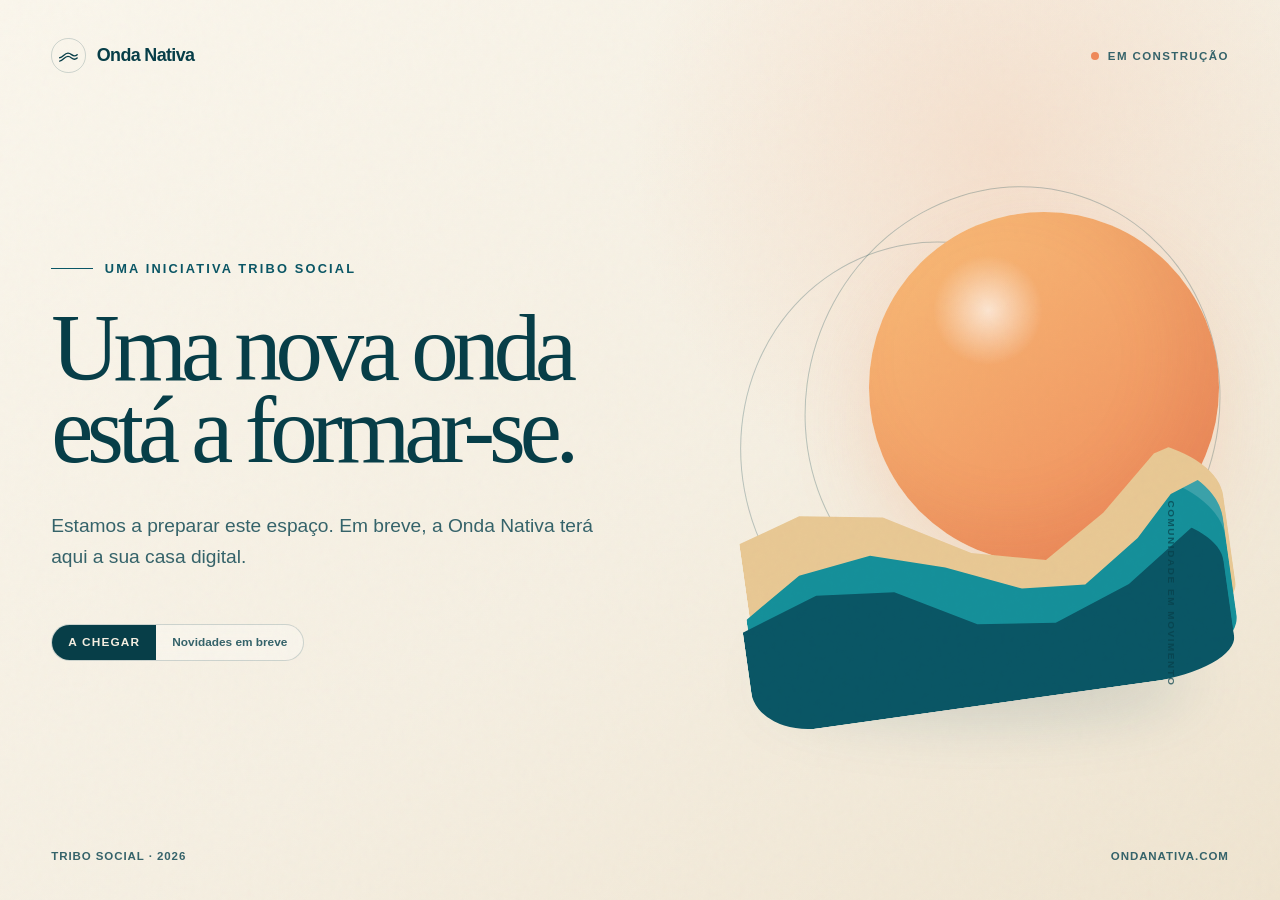
==== index.html @ 5943388b "Create Onda Nativa launch page" ====
<!doctype html>
<html lang="pt">
  <head>
    <meta charset="utf-8" />
    <meta name="viewport" content="width=device-width, initial-scale=1" />
    <meta name="theme-color" content="#0a4e59" />
    <meta
      name="description"
      content="A Onda Nativa está a preparar a sua casa digital. Uma iniciativa Tribo Social."
    />

    <meta property="og:type" content="website" />
    <meta property="og:locale" content="pt_PT" />
    <meta property="og:url" content="https://ondanativa.com/" />
    <meta property="og:site_name" content="Onda Nativa" />
    <meta property="og:title" content="Onda Nativa · Tribo Social" />
    <meta
      property="og:description"
      content="Uma nova onda está a formar-se. Em breve, a Onda Nativa terá aqui a sua casa digital."
    />
    <meta property="og:image" content="https://ondanativa.com/assets/og.png" />
    <meta property="og:image:width" content="1200" />
    <meta property="og:image:height" content="630" />
    <meta property="og:image:alt" content="Onda Nativa — Uma nova onda está a formar-se." />

    <meta name="twitter:card" content="summary_large_image" />
    <meta name="twitter:title" content="Onda Nativa · Tribo Social" />
    <meta
      name="twitter:description"
      content="Uma nova onda está a formar-se. Em breve, a Onda Nativa terá aqui a sua casa digital."
    />
    <meta name="twitter:image" content="https://ondanativa.com/assets/og.png" />

    <title>Onda Nativa · Tribo Social</title>
    <link rel="canonical" href="https://ondanativa.com/" />
    <link rel="icon" href="assets/favicon.svg" type="image/svg+xml" />
    <link rel="stylesheet" href="styles.css" />
  </head>

  <body>
    <a class="skip-link" href="#conteudo">Saltar para o conteúdo</a>

    <div class="site-shell">
      <header class="site-header" aria-label="Cabeçalho">
        <a class="brand" href="./" aria-label="Onda Nativa, página inicial">
          <span class="brand-mark" aria-hidden="true">
            <svg viewBox="0 0 48 48" role="img">
              <path d="M7 28.5c6.8 0 8.7-9 16.2-9 6 0 7.5 5.5 12.3 5.5 2.2 0 4-.9 5.5-2.4" />
              <path d="M7 35c6.8 0 8.7-9 16.2-9 6 0 7.5 5.5 12.3 5.5 2.2 0 4-.9 5.5-2.4" />
            </svg>
          </span>
          <span>Onda Nativa</span>
        </a>

        <span class="status">
          <span class="status-dot" aria-hidden="true"></span>
          Em construção
        </span>
      </header>

      <main id="conteudo" class="hero">
        <section class="hero-copy" aria-labelledby="titulo-principal">
          <p class="eyebrow">Uma iniciativa Tribo Social</p>
          <h1 id="titulo-principal">Uma nova onda<br />está a formar-se.</h1>
          <p class="intro">
            Estamos a preparar este espaço. Em breve, a Onda Nativa terá aqui a sua casa digital.
          </p>

          <div class="coming-soon" aria-label="Informação de lançamento">
            <span class="coming-soon-label">A chegar</span>
            <span class="coming-soon-text">Novidades em breve</span>
          </div>
        </section>

        <div class="hero-art" aria-hidden="true">
          <div class="sun"></div>
          <div class="wave wave-back"></div>
          <div class="wave wave-middle"></div>
          <div class="wave wave-front"></div>
          <span class="orbit orbit-one"></span>
          <span class="orbit orbit-two"></span>
          <p class="art-note">comunidade em movimento</p>
        </div>
      </main>

      <footer class="site-footer">
        <p>Tribo Social <span aria-hidden="true">·</span> 2026</p>
        <p>ondanativa.com</p>
      </footer>
    </div>
  </body>
</html>
---- styles.css ----
:root {
  color-scheme: light;
  --ink: #073e48;
  --ink-soft: #35636a;
  --cream: #f5efe2;
  --sand: #e8c894;
  --sun: #ef8a5a;
  --sea: #15909a;
  --sea-deep: #0a5665;
  --line: rgba(7, 62, 72, 0.18);
  --page-padding: clamp(1.25rem, 4vw, 4.5rem);
}

* {
  box-sizing: border-box;
}

html {
  min-width: 320px;
  background: var(--cream);
  scroll-behavior: smooth;
}

body {
  min-height: 100vh;
  min-height: 100svh;
  margin: 0;
  color: var(--ink);
  background:
    radial-gradient(circle at 78% 17%, rgba(239, 138, 90, 0.16), transparent 23rem),
    linear-gradient(145deg, #faf6ec 0%, var(--cream) 55%, #efe4d0 100%);
  font-family: Inter, ui-sans-serif, -apple-system, BlinkMacSystemFont, "Segoe UI", sans-serif;
  text-rendering: optimizeLegibility;
}

body::before {
  position: fixed;
  inset: 0;
  z-index: 2;
  pointer-events: none;
  content: "";
  opacity: 0.17;
  background-image: url("data:image/svg+xml,%3Csvg viewBox='0 0 160 160' xmlns='http://www.w3.org/2000/svg'%3E%3Cfilter id='n'%3E%3CfeTurbulence type='fractalNoise' baseFrequency='.88' numOctaves='3' stitchTiles='stitch'/%3E%3C/filter%3E%3Crect width='100%25' height='100%25' filter='url(%23n)' opacity='.16'/%3E%3C/svg%3E");
  mix-blend-mode: multiply;
}

a {
  color: inherit;
}

.skip-link {
  position: fixed;
  top: 0.75rem;
  left: 0.75rem;
  z-index: 20;
  padding: 0.65rem 0.9rem;
  border-radius: 999px;
  background: var(--ink);
  color: white;
  font-size: 0.875rem;
  transform: translateY(-180%);
  transition: transform 160ms ease;
}

.skip-link:focus {
  transform: translateY(0);
}

.site-shell {
  position: relative;
  z-index: 1;
  display: grid;
  grid-template-rows: auto 1fr auto;
  width: 100%;
  min-height: 100vh;
  min-height: 100svh;
  overflow: hidden;
}

.site-header,
.site-footer {
  display: flex;
  align-items: center;
  justify-content: space-between;
  gap: 1rem;
  padding-right: var(--page-padding);
  padding-left: var(--page-padding);
}

.site-header {
  padding-top: clamp(1.35rem, 3vw, 2.6rem);
  padding-bottom: 1rem;
  animation: rise-in 800ms 80ms both cubic-bezier(0.22, 1, 0.36, 1);
}

.brand {
  display: inline-flex;
  align-items: center;
  gap: 0.7rem;
  color: var(--ink);
  font-size: clamp(1rem, 1.4vw, 1.2rem);
  font-weight: 750;
  letter-spacing: -0.035em;
  text-decoration: none;
}

.brand-mark {
  display: grid;
  width: 2.15rem;
  height: 2.15rem;
  place-items: center;
  border: 1px solid var(--line);
  border-radius: 50%;
}

.brand-mark svg {
  width: 1.55rem;
  height: 1.55rem;
  fill: none;
  stroke: currentColor;
  stroke-linecap: round;
  stroke-width: 2.6;
}

.status {
  display: inline-flex;
  align-items: center;
  gap: 0.55rem;
  color: var(--ink-soft);
  font-size: 0.72rem;
  font-weight: 700;
  letter-spacing: 0.12em;
  text-transform: uppercase;
}

.status-dot {
  width: 0.5rem;
  height: 0.5rem;
  border-radius: 50%;
  background: var(--sun);
  box-shadow: 0 0 0 0 rgba(239, 138, 90, 0.38);
  animation: pulse 2.8s infinite;
}

.hero {
  display: grid;
  grid-template-columns: minmax(0, 1.08fr) minmax(19rem, 0.92fr);
  align-items: center;
  gap: clamp(2rem, 6vw, 7rem);
  width: min(100%, 100rem);
  margin: 0 auto;
  padding: clamp(2.5rem, 5vw, 5.5rem) var(--page-padding);
}

.hero-copy {
  position: relative;
  z-index: 3;
  max-width: 51rem;
}

.eyebrow {
  display: flex;
  align-items: center;
  gap: 0.75rem;
  margin: 0 0 clamp(1.3rem, 2.5vw, 2.2rem);
  color: var(--sea-deep);
  font-size: clamp(0.72rem, 1vw, 0.82rem);
  font-weight: 800;
  letter-spacing: 0.17em;
  text-transform: uppercase;
  animation: rise-in 850ms 220ms both cubic-bezier(0.22, 1, 0.36, 1);
}

.eyebrow::before {
  width: 2.6rem;
  height: 1px;
  content: "";
  background: currentColor;
}

h1 {
  max-width: 13ch;
  margin: 0;
  color: var(--ink);
  font-family: Iowan Old Style, Baskerville, "Times New Roman", serif;
  font-size: clamp(3.3rem, 7.4vw, 8rem);
  font-weight: 500;
  letter-spacing: -0.065em;
  line-height: 0.86;
  text-wrap: balance;
  animation: rise-in 950ms 300ms both cubic-bezier(0.22, 1, 0.36, 1);
}

.intro {
  max-width: 36rem;
  margin: clamp(1.8rem, 3vw, 2.7rem) 0 0;
  color: var(--ink-soft);
  font-size: clamp(1.02rem, 1.5vw, 1.28rem);
  line-height: 1.65;
  text-wrap: pretty;
  animation: rise-in 950ms 400ms both cubic-bezier(0.22, 1, 0.36, 1);
}

.coming-soon {
  display: inline-flex;
  align-items: stretch;
  margin-top: clamp(2rem, 4vw, 3.6rem);
  overflow: hidden;
  border: 1px solid var(--line);
  border-radius: 999px;
  background: rgba(255, 255, 255, 0.28);
  backdrop-filter: blur(12px);
  animation: rise-in 950ms 500ms both cubic-bezier(0.22, 1, 0.36, 1);
}

.coming-soon-label,
.coming-soon-text {
  padding: 0.72rem 1rem;
  font-size: 0.74rem;
  line-height: 1;
}

.coming-soon-label {
  background: var(--ink);
  color: var(--cream);
  font-weight: 800;
  letter-spacing: 0.1em;
  text-transform: uppercase;
}

.coming-soon-text {
  color: var(--ink-soft);
  font-weight: 650;
}

.hero-art {
  position: relative;
  width: min(38vw, 34rem);
  aspect-ratio: 0.88;
  justify-self: end;
  isolation: isolate;
  animation: art-in 1.25s 360ms both cubic-bezier(0.22, 1, 0.36, 1);
}

.hero-art::after {
  position: absolute;
  inset: auto 8% 4% 7%;
  z-index: -3;
  height: 13%;
  border-radius: 50%;
  content: "";
  background: rgba(7, 62, 72, 0.17);
  filter: blur(2rem);
}

.sun {
  position: absolute;
  top: 5%;
  right: 2%;
  width: 72%;
  aspect-ratio: 1;
  border-radius: 50%;
  background:
    radial-gradient(circle at 34% 28%, rgba(255, 255, 255, 0.68), transparent 16%),
    linear-gradient(145deg, #f8bd78, var(--sun));
  box-shadow:
    inset -2.3rem -2rem 4rem rgba(194, 74, 52, 0.14),
    0 2rem 5rem rgba(239, 138, 90, 0.2);
}

.wave {
  position: absolute;
  left: 0;
  width: 100%;
  border-radius: 54% 46% 18% 13% / 18% 42% 18% 24%;
  transform: rotate(-8deg);
  transform-origin: center;
}

.wave-back {
  top: 46%;
  height: 39%;
  background: var(--sand);
  clip-path: polygon(0 33%, 13% 24%, 30% 30%, 47% 52%, 62% 60%, 75% 42%, 87% 18%, 100% 10%, 100% 100%, 0 100%);
}

.wave-middle {
  top: 48%;
  height: 44%;
  background: var(--sea);
  clip-path: polygon(0 56%, 12% 41%, 27% 37%, 42% 46%, 57% 59%, 70% 61%, 82% 45%, 90% 29%, 100% 22%, 100% 100%, 0 100%);
  box-shadow: inset 0 1.2rem 0 rgba(255, 255, 255, 0.16);
}

.wave-front {
  top: 60%;
  height: 34%;
  background: var(--sea-deep);
  clip-path: polygon(0 44%, 16% 30%, 32% 34%, 48% 57%, 64% 62%, 80% 47%, 100% 12%, 100% 100%, 0 100%);
}

.orbit {
  position: absolute;
  border: 1px solid rgba(7, 62, 72, 0.25);
  border-radius: 50%;
}

.orbit-one {
  inset: 0 2% 20% 13%;
  z-index: -2;
  transform: rotate(18deg);
}

.orbit-two {
  inset: 10% 16% 11% 0;
  z-index: -2;
  transform: rotate(-21deg);
}

.art-note {
  position: absolute;
  right: -2.2rem;
  bottom: 25%;
  z-index: 4;
  margin: 0;
  color: rgba(7, 62, 72, 0.7);
  font-size: 0.62rem;
  font-weight: 750;
  letter-spacing: 0.16em;
  text-transform: uppercase;
  transform: rotate(90deg);
}

.site-footer {
  padding-top: 1rem;
  padding-bottom: clamp(1.4rem, 3vw, 2.5rem);
  color: var(--ink-soft);
  font-size: 0.72rem;
  font-weight: 650;
  letter-spacing: 0.08em;
  text-transform: uppercase;
  animation: rise-in 800ms 650ms both cubic-bezier(0.22, 1, 0.36, 1);
}

.site-footer p {
  margin: 0;
}

@keyframes rise-in {
  from {
    opacity: 0;
    transform: translateY(1rem);
  }
  to {
    opacity: 1;
    transform: translateY(0);
  }
}

@keyframes art-in {
  from {
    opacity: 0;
    transform: scale(0.93) rotate(2deg);
  }
  to {
    opacity: 1;
    transform: scale(1) rotate(0);
  }
}

@keyframes pulse {
  0%,
  100% {
    box-shadow: 0 0 0 0 rgba(239, 138, 90, 0.4);
  }
  50% {
    box-shadow: 0 0 0 0.4rem rgba(239, 138, 90, 0);
  }
}

@media (max-width: 800px) {
  .hero {
    grid-template-columns: 1fr;
    align-content: center;
    gap: 1.5rem;
    padding-top: 2rem;
    padding-bottom: 2rem;
  }

  h1 {
    max-width: 9ch;
    font-size: clamp(3.5rem, 15vw, 6.2rem);
  }

  .intro {
    max-width: 31rem;
  }

  .hero-art {
    position: absolute;
    right: -18%;
    bottom: 5%;
    z-index: -1;
    width: min(78vw, 28rem);
    opacity: 0.27;
  }

  .art-note {
    display: none;
  }
}

@media (max-width: 520px) {
  .status {
    font-size: 0;
  }

  .status-dot {
    width: 0.65rem;
    height: 0.65rem;
  }

  .hero {
    min-height: 68vh;
  }

  .eyebrow {
    letter-spacing: 0.12em;
  }

  .site-footer {
    align-items: flex-start;
    flex-direction: column;
    gap: 0.35rem;
  }
}

@media (prefers-reduced-motion: reduce) {
  *,
  *::before,
  *::after {
    scroll-behavior: auto !important;
    animation-duration: 0.01ms !important;
    animation-iteration-count: 1 !important;
  }
}
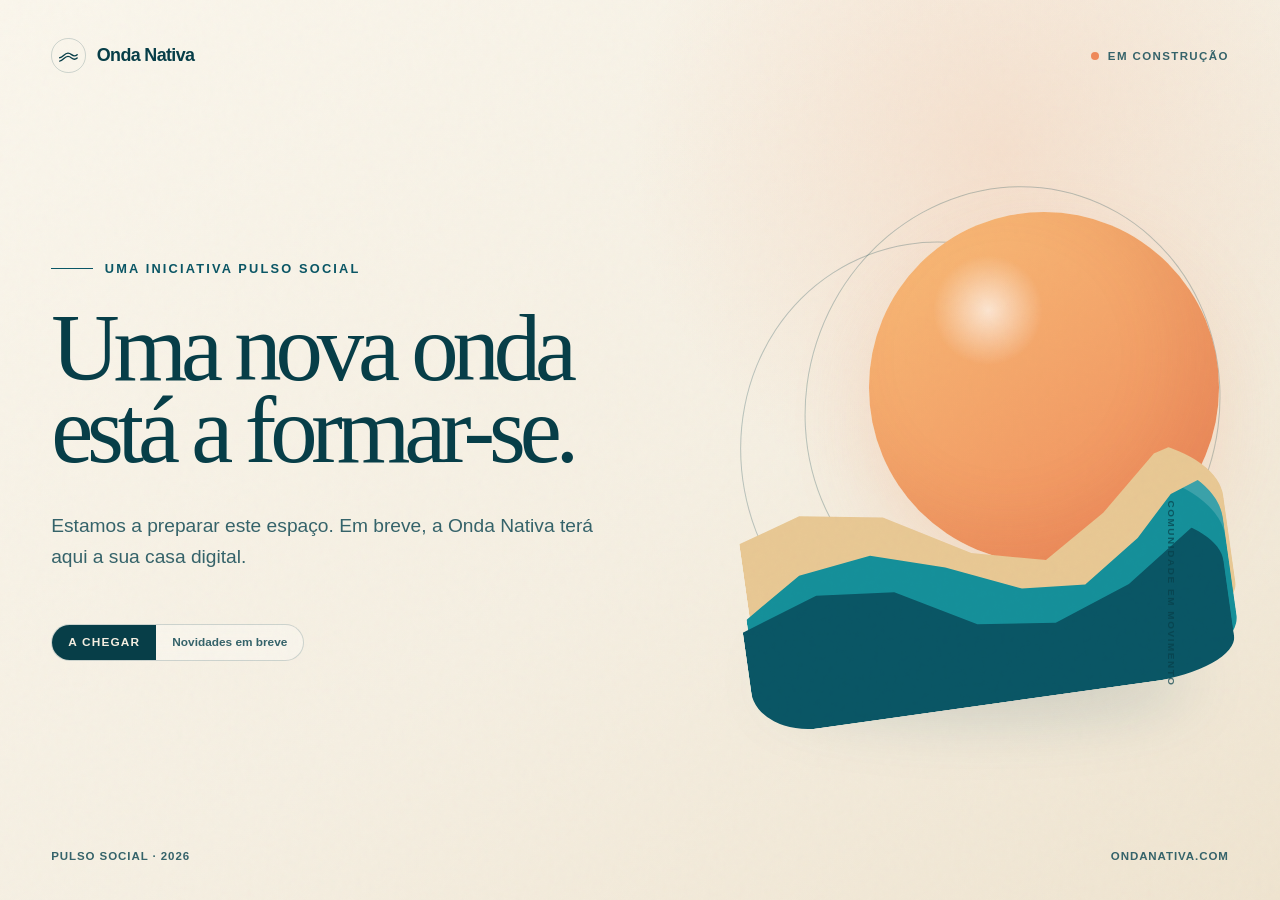
==== commit c1739f30: "Correct organization name to Pulso Social" ====
--- a/index.html
+++ b/index.html
@@ -6,14 +6,14 @@
     <meta name="theme-color" content="#0a4e59" />
     <meta
       name="description"
-      content="A Onda Nativa está a preparar a sua casa digital. Uma iniciativa Tribo Social."
+      content="A Onda Nativa está a preparar a sua casa digital. Uma iniciativa Pulso Social."
     />
 
     <meta property="og:type" content="website" />
     <meta property="og:locale" content="pt_PT" />
     <meta property="og:url" content="https://ondanativa.com/" />
     <meta property="og:site_name" content="Onda Nativa" />
-    <meta property="og:title" content="Onda Nativa · Tribo Social" />
+    <meta property="og:title" content="Onda Nativa · Pulso Social" />
     <meta
       property="og:description"
       content="Uma nova onda está a formar-se. Em breve, a Onda Nativa terá aqui a sua casa digital."
@@ -24,14 +24,14 @@
     <meta property="og:image:alt" content="Onda Nativa — Uma nova onda está a formar-se." />
 
     <meta name="twitter:card" content="summary_large_image" />
-    <meta name="twitter:title" content="Onda Nativa · Tribo Social" />
+    <meta name="twitter:title" content="Onda Nativa · Pulso Social" />
     <meta
       name="twitter:description"
       content="Uma nova onda está a formar-se. Em breve, a Onda Nativa terá aqui a sua casa digital."
     />
     <meta name="twitter:image" content="https://ondanativa.com/assets/og.png" />
 
-    <title>Onda Nativa · Tribo Social</title>
+    <title>Onda Nativa · Pulso Social</title>
     <link rel="canonical" href="https://ondanativa.com/" />
     <link rel="icon" href="assets/favicon.svg" type="image/svg+xml" />
     <link rel="stylesheet" href="styles.css" />
@@ -60,7 +60,7 @@
 
       <main id="conteudo" class="hero">
         <section class="hero-copy" aria-labelledby="titulo-principal">
-          <p class="eyebrow">Uma iniciativa Tribo Social</p>
+          <p class="eyebrow">Uma iniciativa Pulso Social</p>
           <h1 id="titulo-principal">Uma nova onda<br />está a formar-se.</h1>
           <p class="intro">
             Estamos a preparar este espaço. Em breve, a Onda Nativa terá aqui a sua casa digital.
@@ -84,7 +84,7 @@
       </main>
 
       <footer class="site-footer">
-        <p>Tribo Social <span aria-hidden="true">·</span> 2026</p>
+        <p>Pulso Social <span aria-hidden="true">·</span> 2026</p>
         <p>ondanativa.com</p>
       </footer>
     </div>
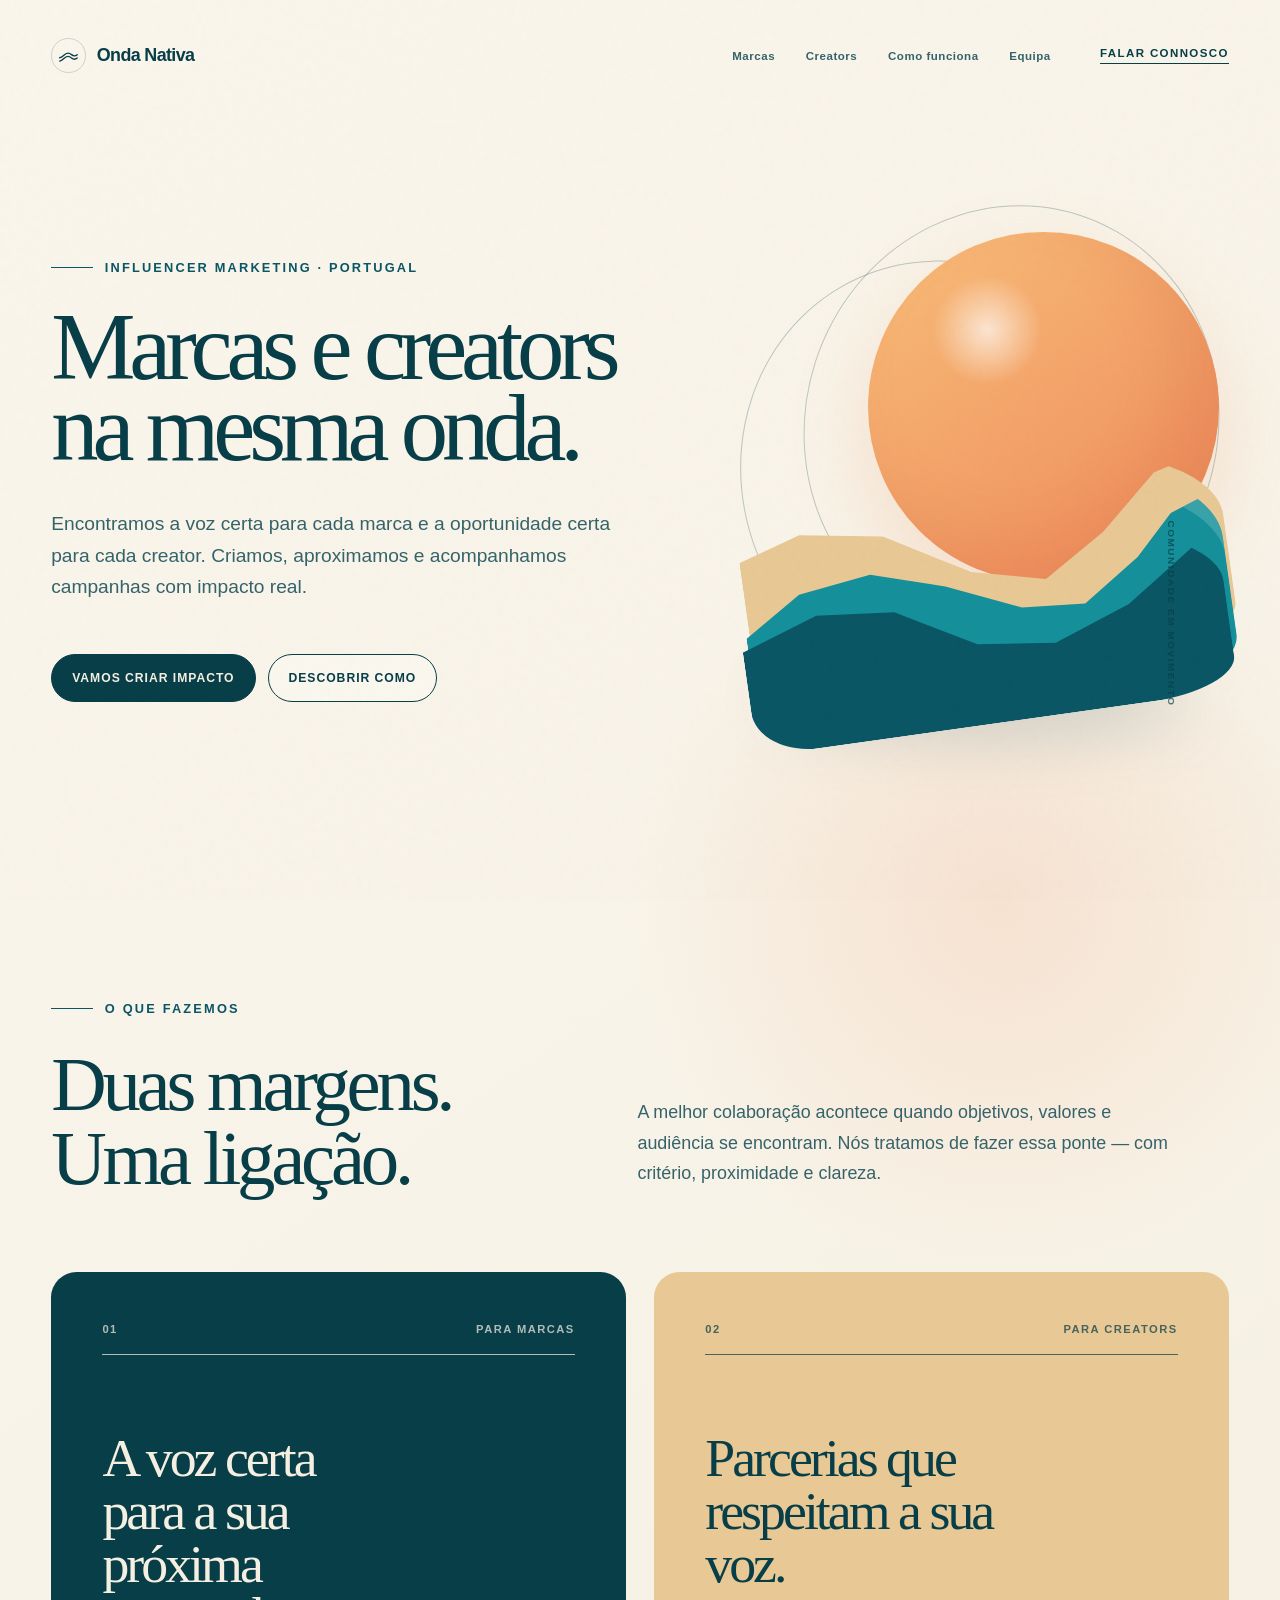
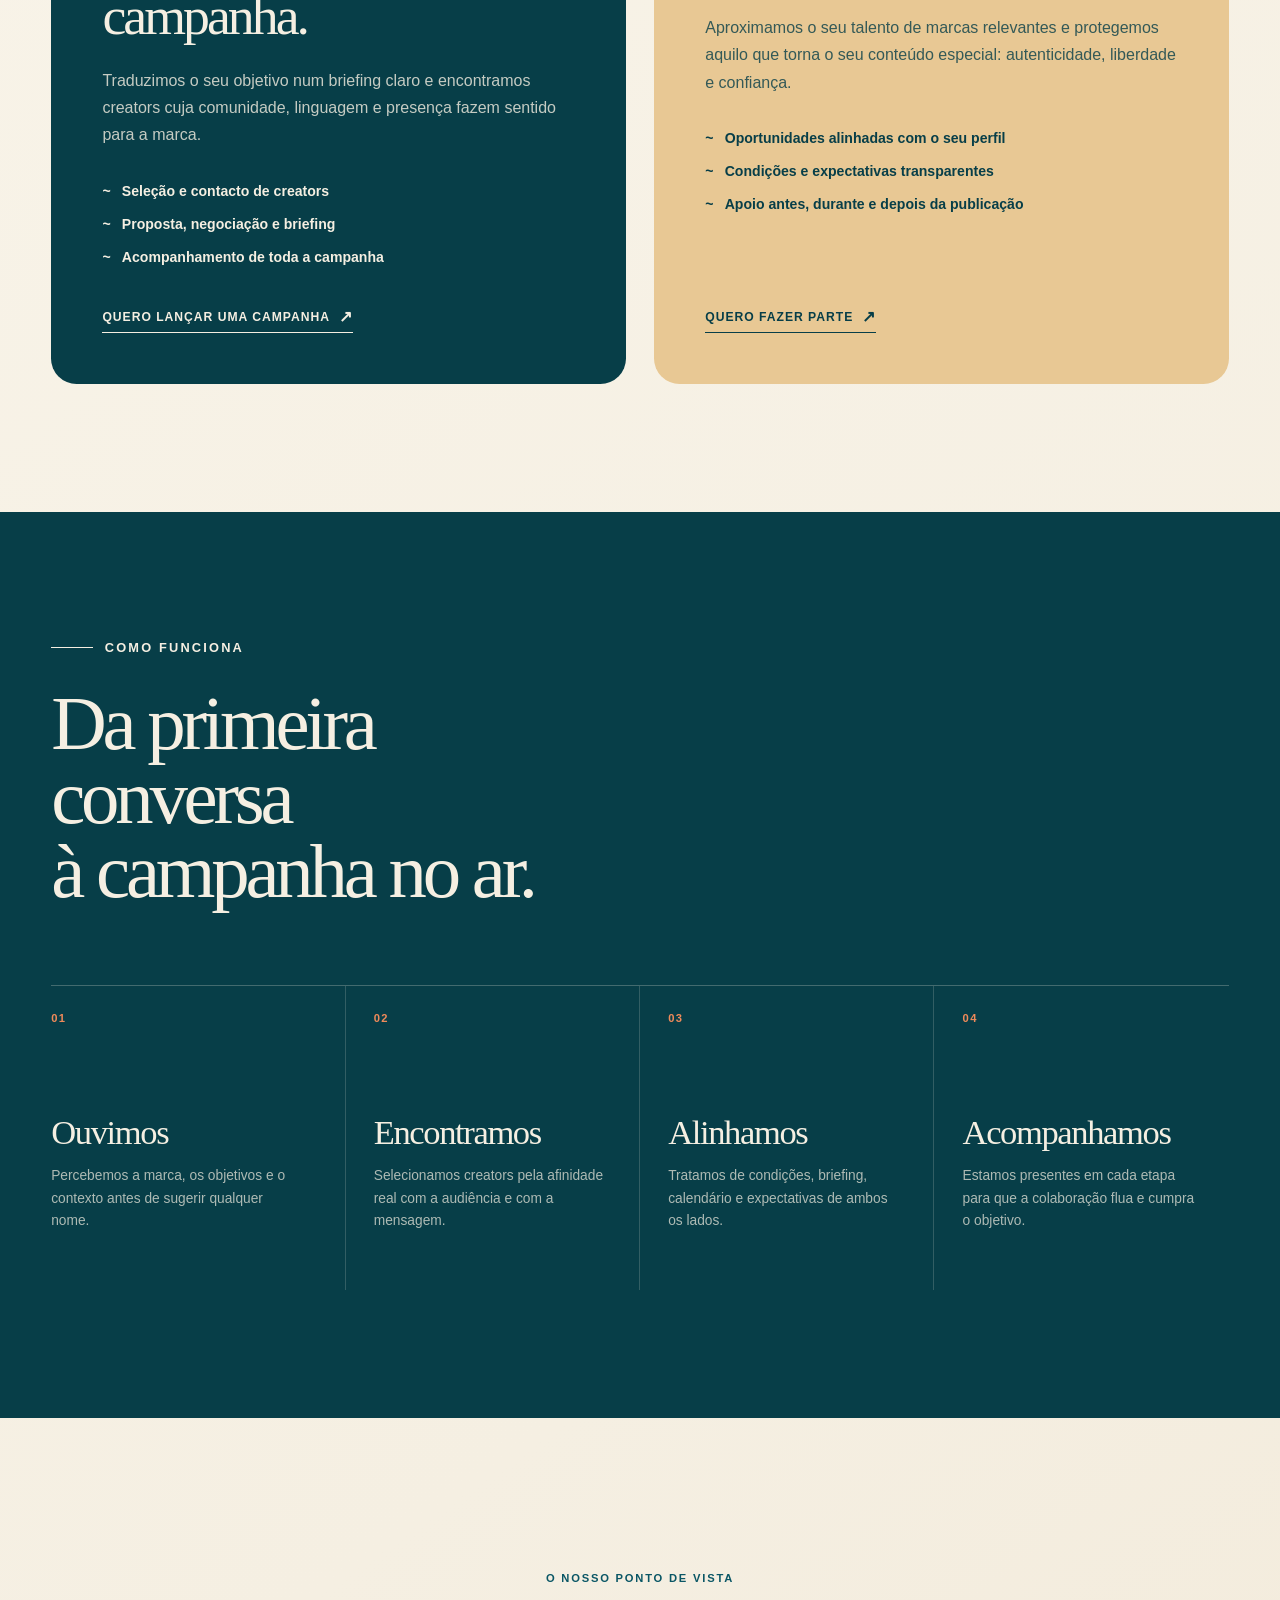
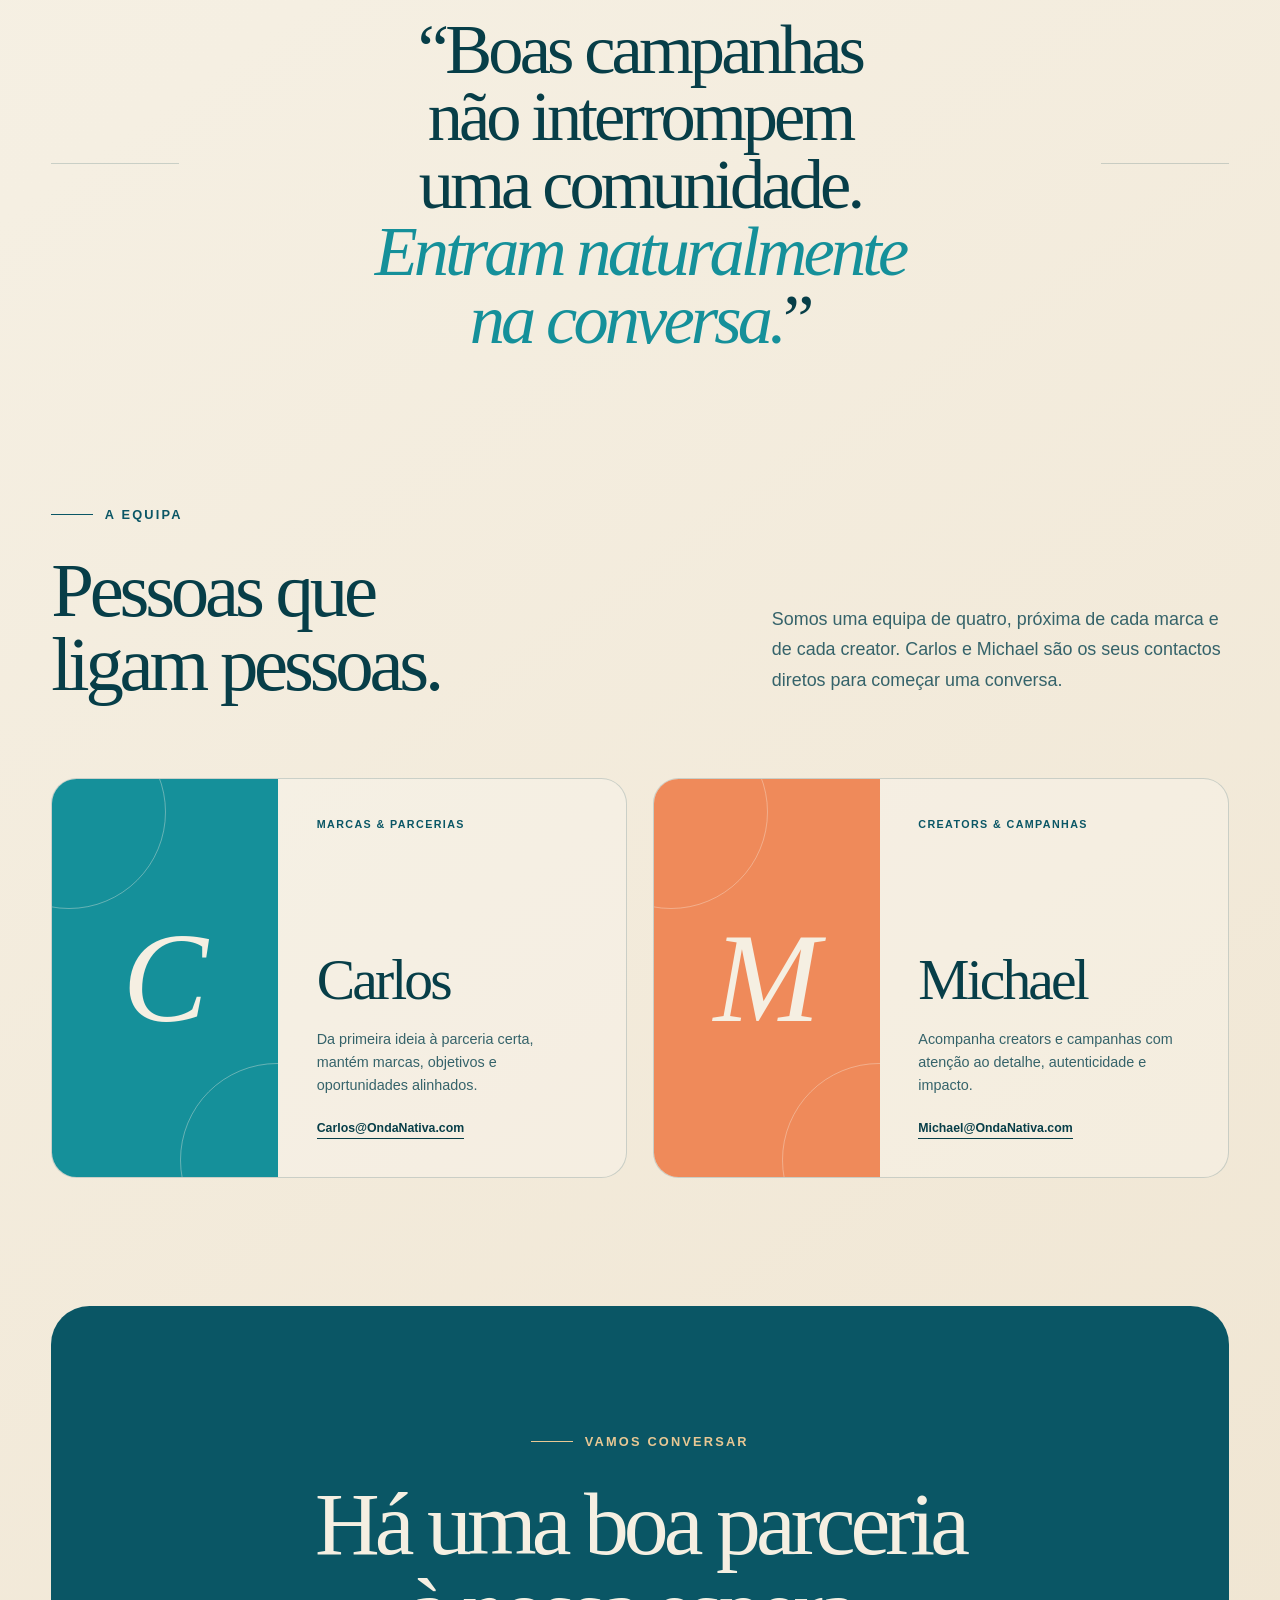
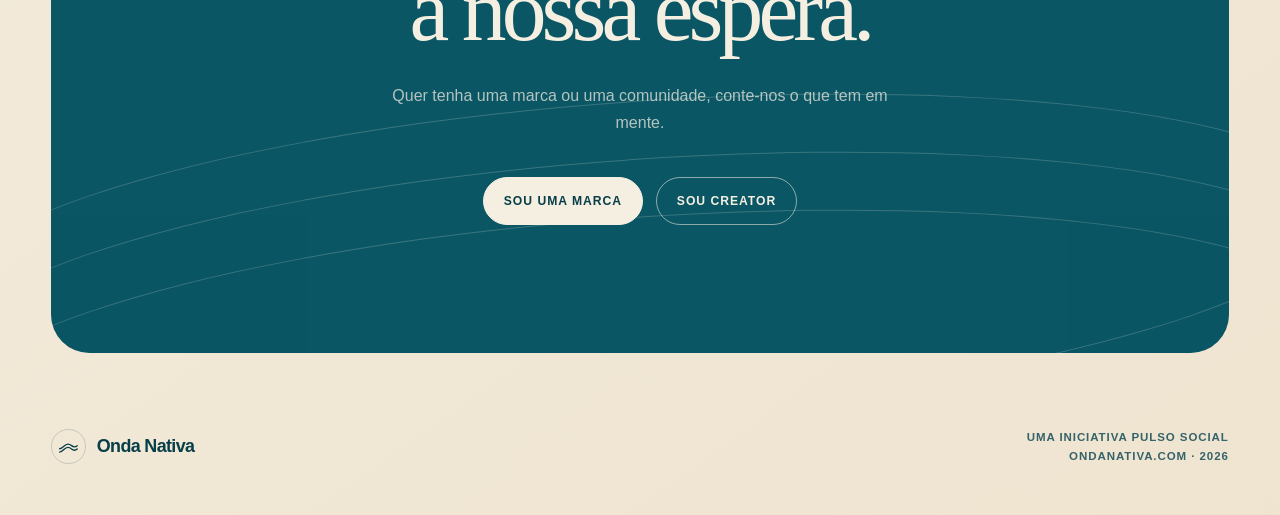
==== commit 904a6566: "Expand Onda Nativa agency website" ====
--- a/index.html
+++ b/index.html
@@ -6,17 +6,17 @@
     <meta name="theme-color" content="#0a4e59" />
     <meta
       name="description"
-      content="A Onda Nativa está a preparar a sua casa digital. Uma iniciativa Pulso Social."
+      content="A Onda Nativa liga marcas a creators e transforma boas parcerias em campanhas com impacto."
     />
 
     <meta property="og:type" content="website" />
     <meta property="og:locale" content="pt_PT" />
     <meta property="og:url" content="https://ondanativa.com/" />
     <meta property="og:site_name" content="Onda Nativa" />
-    <meta property="og:title" content="Onda Nativa · Pulso Social" />
+    <meta property="og:title" content="Onda Nativa · Marcas e creators na mesma onda" />
     <meta
       property="og:description"
-      content="Uma nova onda está a formar-se. Em breve, a Onda Nativa terá aqui a sua casa digital."
+      content="Ligamos marcas a creators e acompanhamos cada campanha do primeiro contacto ao resultado."
     />
     <meta property="og:image" content="https://ondanativa.com/assets/og.png" />
     <meta property="og:image:width" content="1200" />
@@ -24,10 +24,10 @@
     <meta property="og:image:alt" content="Onda Nativa — Uma nova onda está a formar-se." />
 
     <meta name="twitter:card" content="summary_large_image" />
-    <meta name="twitter:title" content="Onda Nativa · Pulso Social" />
+    <meta name="twitter:title" content="Onda Nativa · Marcas e creators na mesma onda" />
     <meta
       name="twitter:description"
-      content="Uma nova onda está a formar-se. Em breve, a Onda Nativa terá aqui a sua casa digital."
+      content="Ligamos marcas a creators e acompanhamos cada campanha do primeiro contacto ao resultado."
     />
     <meta name="twitter:image" content="https://ondanativa.com/assets/og.png" />
 
@@ -52,40 +52,200 @@
           <span>Onda Nativa</span>
         </a>
 
-        <span class="status">
-          <span class="status-dot" aria-hidden="true"></span>
-          Em construção
-        </span>
+        <nav class="site-nav" aria-label="Navegação principal">
+          <a href="#para-marcas">Marcas</a>
+          <a href="#para-creators">Creators</a>
+          <a href="#como-funciona">Como funciona</a>
+          <a href="#equipa">Equipa</a>
+        </nav>
+
+        <a class="header-contact" href="mailto:carlos@ondanativa.com">Falar connosco</a>
       </header>
 
-      <main id="conteudo" class="hero">
-        <section class="hero-copy" aria-labelledby="titulo-principal">
-          <p class="eyebrow">Uma iniciativa Pulso Social</p>
-          <h1 id="titulo-principal">Uma nova onda<br />está a formar-se.</h1>
-          <p class="intro">
-            Estamos a preparar este espaço. Em breve, a Onda Nativa terá aqui a sua casa digital.
-          </p>
-
-          <div class="coming-soon" aria-label="Informação de lançamento">
-            <span class="coming-soon-label">A chegar</span>
-            <span class="coming-soon-text">Novidades em breve</span>
-          </div>
-        </section>
-
-        <div class="hero-art" aria-hidden="true">
-          <div class="sun"></div>
-          <div class="wave wave-back"></div>
-          <div class="wave wave-middle"></div>
-          <div class="wave wave-front"></div>
-          <span class="orbit orbit-one"></span>
-          <span class="orbit orbit-two"></span>
-          <p class="art-note">comunidade em movimento</p>
+      <main id="conteudo">
+        <section class="hero" aria-labelledby="titulo-principal">
+          <div class="hero-copy">
+            <p class="eyebrow">Influencer marketing · Portugal</p>
+            <h1 id="titulo-principal">Marcas e creators<br />na mesma onda.</h1>
+            <p class="intro">
+              Encontramos a voz certa para cada marca e a oportunidade certa para cada creator.
+              Criamos, aproximamos e acompanhamos campanhas com impacto real.
+            </p>
+
+            <div class="hero-actions" aria-label="Começar uma conversa">
+              <a class="button button-primary" href="mailto:carlos@ondanativa.com?subject=Quero%20trabalhar%20com%20a%20Onda%20Nativa">Vamos criar impacto</a>
+              <a class="button button-secondary" href="#como-funciona">Descobrir como</a>
+            </div>
+          </div>
+
+          <div class="hero-art" aria-hidden="true">
+            <div class="sun"></div>
+            <div class="wave wave-back"></div>
+            <div class="wave wave-middle"></div>
+            <div class="wave wave-front"></div>
+            <span class="orbit orbit-one"></span>
+            <span class="orbit orbit-two"></span>
+            <p class="art-note">comunidade em movimento</p>
+          </div>
+        </section>
+
+        <section class="bridge-section page-section" aria-labelledby="ponte-titulo">
+          <div class="section-heading">
+            <p class="eyebrow">O que fazemos</p>
+            <h2 id="ponte-titulo">Duas margens.<br />Uma ligação.</h2>
+            <p>
+              A melhor colaboração acontece quando objetivos, valores e audiência se encontram.
+              Nós tratamos de fazer essa ponte — com critério, proximidade e clareza.
+            </p>
+          </div>
+
+          <div class="audience-grid">
+            <article class="audience-card audience-card-brand" id="para-marcas">
+              <div class="card-topline">
+                <span>01</span>
+                <span>Para marcas</span>
+              </div>
+              <h3>A voz certa para a sua próxima campanha.</h3>
+              <p>
+                Traduzimos o seu objetivo num briefing claro e encontramos creators cuja comunidade,
+                linguagem e presença fazem sentido para a marca.
+              </p>
+              <ul>
+                <li>Seleção e contacto de creators</li>
+                <li>Proposta, negociação e briefing</li>
+                <li>Acompanhamento de toda a campanha</li>
+              </ul>
+              <a class="text-link" href="mailto:carlos@ondanativa.com?subject=Sou%20uma%20marca%20e%20quero%20criar%20uma%20campanha">Quero lançar uma campanha <span aria-hidden="true">↗</span></a>
+            </article>
+
+            <article class="audience-card audience-card-creator" id="para-creators">
+              <div class="card-topline">
+                <span>02</span>
+                <span>Para creators</span>
+              </div>
+              <h3>Parcerias que respeitam a sua voz.</h3>
+              <p>
+                Aproximamos o seu talento de marcas relevantes e protegemos aquilo que torna o seu
+                conteúdo especial: autenticidade, liberdade e confiança.
+              </p>
+              <ul>
+                <li>Oportunidades alinhadas com o seu perfil</li>
+                <li>Condições e expectativas transparentes</li>
+                <li>Apoio antes, durante e depois da publicação</li>
+              </ul>
+              <a class="text-link" href="mailto:michael@ondanativa.com?subject=Sou%20creator%20e%20quero%20trabalhar%20com%20a%20Onda%20Nativa">Quero fazer parte <span aria-hidden="true">↗</span></a>
+            </article>
+          </div>
+        </section>
+
+        <section class="process-section page-section" id="como-funciona" aria-labelledby="processo-titulo">
+          <div class="section-heading section-heading-light">
+            <p class="eyebrow">Como funciona</p>
+            <h2 id="processo-titulo">Da primeira conversa<br />à campanha no ar.</h2>
+          </div>
+
+          <ol class="process-list">
+            <li>
+              <span class="process-number">01</span>
+              <div>
+                <h3>Ouvimos</h3>
+                <p>Percebemos a marca, os objetivos e o contexto antes de sugerir qualquer nome.</p>
+              </div>
+            </li>
+            <li>
+              <span class="process-number">02</span>
+              <div>
+                <h3>Encontramos</h3>
+                <p>Selecionamos creators pela afinidade real com a audiência e com a mensagem.</p>
+              </div>
+            </li>
+            <li>
+              <span class="process-number">03</span>
+              <div>
+                <h3>Alinhamos</h3>
+                <p>Tratamos de condições, briefing, calendário e expectativas de ambos os lados.</p>
+              </div>
+            </li>
+            <li>
+              <span class="process-number">04</span>
+              <div>
+                <h3>Acompanhamos</h3>
+                <p>Estamos presentes em cada etapa para que a colaboração flua e cumpra o objetivo.</p>
+              </div>
+            </li>
+          </ol>
+        </section>
+
+        <section class="belief-section page-section" aria-label="A nossa visão">
+          <p class="belief-kicker">O nosso ponto de vista</p>
+          <blockquote>
+            “Boas campanhas não interrompem uma comunidade. <em>Entram naturalmente na conversa.</em>”
+          </blockquote>
+        </section>
+
+        <section class="team-section page-section" id="equipa" aria-labelledby="equipa-titulo">
+          <div class="section-heading team-heading">
+            <div>
+              <p class="eyebrow">A equipa</p>
+              <h2 id="equipa-titulo">Pessoas que ligam pessoas.</h2>
+            </div>
+            <p>
+              Somos uma equipa de quatro, próxima de cada marca e de cada creator. Carlos e Michael
+              são os seus contactos diretos para começar uma conversa.
+            </p>
+          </div>
+
+          <div class="team-grid">
+            <article class="team-card">
+              <div class="member-symbol" aria-hidden="true"><span>C</span></div>
+              <div class="member-copy">
+                <p class="member-role">Marcas &amp; Parcerias</p>
+                <h3>Carlos</h3>
+                <p>Da primeira ideia à parceria certa, mantém marcas, objetivos e oportunidades alinhados.</p>
+                <a href="mailto:carlos@ondanativa.com">Carlos@OndaNativa.com</a>
+              </div>
+            </article>
+
+            <article class="team-card team-card-alt">
+              <div class="member-symbol" aria-hidden="true"><span>M</span></div>
+              <div class="member-copy">
+                <p class="member-role">Creators &amp; Campanhas</p>
+                <h3>Michael</h3>
+                <p>Acompanha creators e campanhas com atenção ao detalhe, autenticidade e impacto.</p>
+                <a href="mailto:michael@ondanativa.com">Michael@OndaNativa.com</a>
+              </div>
+            </article>
+          </div>
+        </section>
+
+        <section class="contact-section page-section" aria-labelledby="contacto-titulo">
+          <div class="contact-wave" aria-hidden="true">
+            <span></span><span></span><span></span>
+          </div>
+          <p class="eyebrow">Vamos conversar</p>
+          <h2 id="contacto-titulo">Há uma boa parceria<br />à nossa espera.</h2>
+          <p>Quer tenha uma marca ou uma comunidade, conte-nos o que tem em mente.</p>
+          <div class="contact-actions">
+            <a class="button button-cream" href="mailto:carlos@ondanativa.com?subject=Tenho%20uma%20marca%20e%20quero%20falar%20convosco">Sou uma marca</a>
+            <a class="button button-outline-light" href="mailto:michael@ondanativa.com?subject=Sou%20creator%20e%20quero%20falar%20convosco">Sou creator</a>
+          </div>
+        </section>
+      </main>
+
+      <footer class="site-footer">
+        <a class="brand footer-brand" href="./" aria-label="Onda Nativa, página inicial">
+          <span class="brand-mark" aria-hidden="true">
+            <svg viewBox="0 0 48 48" role="img">
+              <path d="M7 28.5c6.8 0 8.7-9 16.2-9 6 0 7.5 5.5 12.3 5.5 2.2 0 4-.9 5.5-2.4" />
+              <path d="M7 35c6.8 0 8.7-9 16.2-9 6 0 7.5 5.5 12.3 5.5 2.2 0 4-.9 5.5-2.4" />
+            </svg>
+          </span>
+          <span>Onda Nativa</span>
+        </a>
+        <div class="footer-meta">
+          <p>Uma iniciativa Pulso Social</p>
+          <p>ondanativa.com <span aria-hidden="true">·</span> 2026</p>
         </div>
-      </main>
-
-      <footer class="site-footer">
-        <p>Pulso Social <span aria-hidden="true">·</span> 2026</p>
-        <p>ondanativa.com</p>
       </footer>
     </div>
   </body>
--- a/styles.css
+++ b/styles.css
@@ -93,6 +93,27 @@
   animation: rise-in 800ms 80ms both cubic-bezier(0.22, 1, 0.36, 1);
 }
 
+.site-nav {
+  display: flex;
+  align-items: center;
+  gap: clamp(1rem, 2.4vw, 2.3rem);
+  margin-left: auto;
+  margin-right: clamp(1rem, 2.6vw, 2.6rem);
+}
+
+.site-nav a {
+  color: var(--ink-soft);
+  font-size: 0.72rem;
+  font-weight: 720;
+  letter-spacing: 0.045em;
+  text-decoration: none;
+  transition: color 160ms ease;
+}
+
+.site-nav a:hover {
+  color: var(--ink);
+}
+
 .brand {
   display: inline-flex;
   align-items: center;
@@ -122,7 +143,8 @@
   stroke-width: 2.6;
 }
 
-.status {
+.status,
+.header-contact {
   display: inline-flex;
   align-items: center;
   gap: 0.55rem;
@@ -133,6 +155,18 @@
   text-transform: uppercase;
 }
 
+.header-contact {
+  padding-bottom: 0.2rem;
+  border-bottom: 1px solid currentColor;
+  color: var(--ink);
+  text-decoration: none;
+  transition: color 160ms ease;
+}
+
+.header-contact:hover {
+  color: var(--sea);
+}
+
 .status-dot {
   width: 0.5rem;
   height: 0.5rem;
@@ -143,11 +177,13 @@
 }
 
 .hero {
+  position: relative;
   display: grid;
   grid-template-columns: minmax(0, 1.08fr) minmax(19rem, 0.92fr);
   align-items: center;
   gap: clamp(2rem, 6vw, 7rem);
   width: min(100%, 100rem);
+  min-height: min(49rem, calc(100svh - 7rem));
   margin: 0 auto;
   padding: clamp(2.5rem, 5vw, 5.5rem) var(--page-padding);
 }
@@ -201,7 +237,8 @@
   animation: rise-in 950ms 400ms both cubic-bezier(0.22, 1, 0.36, 1);
 }
 
-.coming-soon {
+.coming-soon,
+.hero-actions {
   display: inline-flex;
   align-items: stretch;
   margin-top: clamp(2rem, 4vw, 3.6rem);
@@ -211,6 +248,45 @@
   background: rgba(255, 255, 255, 0.28);
   backdrop-filter: blur(12px);
   animation: rise-in 950ms 500ms both cubic-bezier(0.22, 1, 0.36, 1);
+}
+
+.hero-actions {
+  gap: 0.75rem;
+  border: 0;
+  border-radius: 0;
+  background: transparent;
+  overflow: visible;
+  backdrop-filter: none;
+}
+
+.button {
+  display: inline-flex;
+  min-height: 3rem;
+  align-items: center;
+  justify-content: center;
+  padding: 0.85rem 1.25rem;
+  border: 1px solid var(--ink);
+  border-radius: 999px;
+  font-size: 0.76rem;
+  font-weight: 800;
+  letter-spacing: 0.08em;
+  text-decoration: none;
+  text-transform: uppercase;
+  transition: transform 180ms ease, background-color 180ms ease, color 180ms ease;
+}
+
+.button:hover {
+  transform: translateY(-2px);
+}
+
+.button-primary {
+  background: var(--ink);
+  color: var(--cream);
+}
+
+.button-secondary {
+  background: rgba(255, 255, 255, 0.25);
+  color: var(--ink);
 }
 
 .coming-soon-label,
@@ -346,6 +422,481 @@
   margin: 0;
 }
 
+.page-section {
+  width: min(100%, 100rem);
+  margin: 0 auto;
+  padding: clamp(6rem, 10vw, 10rem) var(--page-padding);
+}
+
+.section-heading {
+  display: grid;
+  grid-template-columns: minmax(15rem, 0.9fr) minmax(18rem, 1.1fr);
+  column-gap: clamp(3rem, 8vw, 9rem);
+  align-items: end;
+  margin-bottom: clamp(3rem, 6vw, 6rem);
+}
+
+.section-heading .eyebrow {
+  grid-column: 1 / -1;
+  animation: none;
+}
+
+.section-heading h2,
+.belief-section blockquote,
+.contact-section h2 {
+  margin: 0;
+  font-family: Iowan Old Style, Baskerville, "Times New Roman", serif;
+  font-weight: 500;
+  letter-spacing: -0.055em;
+  line-height: 0.96;
+  text-wrap: balance;
+}
+
+.section-heading h2 {
+  color: var(--ink);
+  font-size: clamp(3rem, 6vw, 6.5rem);
+}
+
+.section-heading > p:not(.eyebrow),
+.team-heading > p {
+  max-width: 34rem;
+  margin: 0 0 0.4rem;
+  color: var(--ink-soft);
+  font-size: clamp(1rem, 1.4vw, 1.2rem);
+  line-height: 1.7;
+  text-wrap: pretty;
+}
+
+.audience-grid {
+  display: grid;
+  grid-template-columns: repeat(2, minmax(0, 1fr));
+  gap: clamp(1rem, 2.2vw, 2rem);
+}
+
+.audience-card {
+  display: flex;
+  min-height: 36rem;
+  flex-direction: column;
+  padding: clamp(2rem, 4vw, 4.2rem);
+  border-radius: clamp(1.25rem, 2vw, 2.2rem);
+}
+
+.audience-card-brand {
+  background: var(--ink);
+  color: var(--cream);
+}
+
+.audience-card-creator {
+  background: var(--sand);
+  color: var(--ink);
+}
+
+.card-topline {
+  display: flex;
+  justify-content: space-between;
+  padding-bottom: 1.2rem;
+  border-bottom: 1px solid currentColor;
+  font-size: 0.7rem;
+  font-weight: 800;
+  letter-spacing: 0.13em;
+  opacity: 0.72;
+  text-transform: uppercase;
+}
+
+.audience-card h3 {
+  max-width: 11ch;
+  margin: clamp(3rem, 6vw, 5.5rem) 0 1.5rem;
+  font-family: Iowan Old Style, Baskerville, "Times New Roman", serif;
+  font-size: clamp(2.35rem, 4.2vw, 4.5rem);
+  font-weight: 500;
+  letter-spacing: -0.055em;
+  line-height: 0.98;
+}
+
+.audience-card > p {
+  max-width: 33rem;
+  margin: 0;
+  font-size: 1rem;
+  line-height: 1.7;
+  opacity: 0.8;
+}
+
+.audience-card ul {
+  display: grid;
+  gap: 0.8rem;
+  margin: 2rem 0 2.5rem;
+  padding: 0;
+  list-style: none;
+}
+
+.audience-card li {
+  display: flex;
+  gap: 0.7rem;
+  align-items: flex-start;
+  font-size: 0.88rem;
+  font-weight: 680;
+  line-height: 1.45;
+}
+
+.audience-card li::before {
+  content: "~";
+  font-weight: 800;
+}
+
+.text-link {
+  display: inline-flex;
+  align-items: center;
+  align-self: flex-start;
+  gap: 0.55rem;
+  margin-top: auto;
+  padding-bottom: 0.35rem;
+  border-bottom: 1px solid currentColor;
+  font-size: 0.76rem;
+  font-weight: 800;
+  letter-spacing: 0.08em;
+  text-decoration: none;
+  text-transform: uppercase;
+}
+
+.text-link span {
+  font-size: 1rem;
+  transition: transform 160ms ease;
+}
+
+.text-link:hover span {
+  transform: translate(0.16rem, -0.16rem);
+}
+
+.process-section {
+  width: 100%;
+  max-width: none;
+  background: var(--ink);
+  color: var(--cream);
+}
+
+.process-section > * {
+  width: min(100%, calc(100rem - (2 * var(--page-padding))));
+  margin-right: auto;
+  margin-left: auto;
+}
+
+.section-heading-light h2,
+.section-heading-light .eyebrow {
+  color: var(--cream);
+}
+
+.process-list {
+  display: grid;
+  grid-template-columns: repeat(4, minmax(0, 1fr));
+  margin-top: clamp(3rem, 6vw, 6rem);
+  margin-bottom: 0;
+  padding: 0;
+  border-top: 1px solid rgba(245, 239, 226, 0.25);
+  list-style: none;
+}
+
+.process-list li {
+  min-height: 19rem;
+  padding: 1.6rem clamp(1rem, 2.2vw, 2rem) 1rem 0;
+  border-right: 1px solid rgba(245, 239, 226, 0.18);
+}
+
+.process-list li + li {
+  padding-left: clamp(1rem, 2.2vw, 2rem);
+}
+
+.process-list li:last-child {
+  border-right: 0;
+}
+
+.process-number {
+  display: block;
+  color: var(--sun);
+  font-size: 0.7rem;
+  font-weight: 800;
+  letter-spacing: 0.12em;
+}
+
+.process-list h3 {
+  margin: clamp(4rem, 7vw, 7rem) 0 0.8rem;
+  font-family: Iowan Old Style, Baskerville, "Times New Roman", serif;
+  font-size: clamp(1.8rem, 2.7vw, 2.8rem);
+  font-weight: 500;
+  letter-spacing: -0.04em;
+}
+
+.process-list p {
+  max-width: 15rem;
+  margin: 0;
+  color: rgba(245, 239, 226, 0.7);
+  font-size: 0.86rem;
+  line-height: 1.65;
+}
+
+.belief-section {
+  position: relative;
+  padding-top: clamp(7rem, 12vw, 13rem);
+  padding-bottom: clamp(7rem, 12vw, 13rem);
+  text-align: center;
+}
+
+.belief-section::before,
+.belief-section::after {
+  position: absolute;
+  top: 50%;
+  width: clamp(3rem, 10vw, 10rem);
+  height: 1px;
+  content: "";
+  background: var(--line);
+}
+
+.belief-section::before {
+  left: var(--page-padding);
+}
+
+.belief-section::after {
+  right: var(--page-padding);
+}
+
+.belief-kicker {
+  margin: 0 0 2rem;
+  color: var(--sea-deep);
+  font-size: 0.7rem;
+  font-weight: 800;
+  letter-spacing: 0.16em;
+  text-transform: uppercase;
+}
+
+.belief-section blockquote {
+  max-width: 19ch;
+  margin: 0 auto;
+  color: var(--ink);
+  font-size: clamp(2.8rem, 5.5vw, 5.8rem);
+}
+
+.belief-section em {
+  color: var(--sea);
+  font-weight: 500;
+}
+
+.team-section {
+  padding-top: 0;
+}
+
+.team-heading {
+  grid-template-columns: minmax(18rem, 1.15fr) minmax(18rem, 0.85fr);
+}
+
+.team-heading .eyebrow {
+  grid-column: auto;
+}
+
+.team-heading > div .eyebrow {
+  animation: none;
+}
+
+.team-grid {
+  display: grid;
+  grid-template-columns: repeat(2, minmax(0, 1fr));
+  gap: clamp(1rem, 2vw, 1.8rem);
+}
+
+.team-card {
+  display: grid;
+  grid-template-columns: minmax(9rem, 0.65fr) minmax(15rem, 1fr);
+  min-height: 25rem;
+  overflow: hidden;
+  border: 1px solid var(--line);
+  border-radius: clamp(1.25rem, 2vw, 2rem);
+  background: rgba(255, 255, 255, 0.22);
+}
+
+.member-symbol {
+  position: relative;
+  display: grid;
+  min-height: 100%;
+  overflow: hidden;
+  place-items: center;
+  background: var(--sea);
+  color: var(--cream);
+}
+
+.team-card-alt .member-symbol {
+  background: var(--sun);
+}
+
+.member-symbol::before,
+.member-symbol::after {
+  position: absolute;
+  width: 12rem;
+  height: 12rem;
+  border: 1px solid rgba(245, 239, 226, 0.36);
+  border-radius: 50%;
+  content: "";
+}
+
+.member-symbol::before {
+  top: -4rem;
+  left: -5rem;
+}
+
+.member-symbol::after {
+  right: -6rem;
+  bottom: -5rem;
+}
+
+.member-symbol span {
+  font-family: Iowan Old Style, Baskerville, "Times New Roman", serif;
+  font-size: clamp(5rem, 10vw, 9rem);
+  font-style: italic;
+  line-height: 1;
+}
+
+.member-copy {
+  display: flex;
+  flex-direction: column;
+  padding: clamp(2rem, 3vw, 3.2rem);
+}
+
+.member-role {
+  margin: 0;
+  color: var(--sea-deep);
+  font-size: 0.67rem;
+  font-weight: 800;
+  letter-spacing: 0.13em;
+  text-transform: uppercase;
+}
+
+.member-copy h3 {
+  margin: auto 0 1rem;
+  font-family: Iowan Old Style, Baskerville, "Times New Roman", serif;
+  font-size: clamp(2.7rem, 4.5vw, 4.4rem);
+  font-weight: 500;
+  letter-spacing: -0.05em;
+}
+
+.member-copy > p:not(.member-role) {
+  margin: 0 0 1.5rem;
+  color: var(--ink-soft);
+  font-size: 0.9rem;
+  line-height: 1.6;
+}
+
+.member-copy a {
+  align-self: flex-start;
+  padding-bottom: 0.2rem;
+  border-bottom: 1px solid currentColor;
+  color: var(--ink);
+  font-size: 0.77rem;
+  font-weight: 750;
+  text-decoration: none;
+}
+
+.contact-section {
+  position: relative;
+  width: calc(100% - (2 * var(--page-padding)));
+  max-width: calc(100rem - (2 * var(--page-padding)));
+  overflow: hidden;
+  border-radius: clamp(1.5rem, 3vw, 3rem);
+  background: var(--sea-deep);
+  color: var(--cream);
+  text-align: center;
+}
+
+.contact-section .eyebrow {
+  justify-content: center;
+  color: var(--sand);
+  animation: none;
+}
+
+.contact-section h2 {
+  position: relative;
+  z-index: 2;
+  color: var(--cream);
+  font-size: clamp(3.4rem, 7vw, 7rem);
+}
+
+.contact-section > p:not(.eyebrow) {
+  position: relative;
+  z-index: 2;
+  max-width: 33rem;
+  margin: 1.8rem auto 0;
+  color: rgba(245, 239, 226, 0.72);
+  font-size: 1rem;
+  line-height: 1.7;
+}
+
+.contact-actions {
+  position: relative;
+  z-index: 2;
+  display: flex;
+  justify-content: center;
+  gap: 0.8rem;
+  margin-top: 2.5rem;
+}
+
+.button-cream {
+  border-color: var(--cream);
+  background: var(--cream);
+  color: var(--ink);
+}
+
+.button-outline-light {
+  border-color: rgba(245, 239, 226, 0.55);
+  color: var(--cream);
+}
+
+.contact-wave {
+  position: absolute;
+  inset: 0;
+  opacity: 0.2;
+}
+
+.contact-wave span {
+  position: absolute;
+  left: -10%;
+  width: 120%;
+  height: 48%;
+  border: 1px solid var(--cream);
+  border-radius: 50%;
+  transform: rotate(-4deg);
+}
+
+.contact-wave span:nth-child(1) {
+  bottom: -27%;
+}
+
+.contact-wave span:nth-child(2) {
+  bottom: -18%;
+}
+
+.contact-wave span:nth-child(3) {
+  bottom: -9%;
+}
+
+.site-footer {
+  width: min(100%, 100rem);
+  margin: 0 auto;
+  padding-top: clamp(3rem, 6vw, 6rem);
+  padding-bottom: clamp(2rem, 4vw, 4rem);
+  animation: none;
+}
+
+.footer-brand {
+  text-transform: none;
+}
+
+.footer-meta {
+  display: grid;
+  gap: 0.45rem;
+  justify-items: end;
+}
+
+a:focus-visible {
+  outline: 3px solid var(--sun);
+  outline-offset: 4px;
+}
+
 @keyframes rise-in {
   from {
     opacity: 0;
@@ -375,6 +926,32 @@
   }
   50% {
     box-shadow: 0 0 0 0.4rem rgba(239, 138, 90, 0);
+  }
+}
+
+@media (max-width: 980px) {
+  .site-nav {
+    display: none;
+  }
+
+  .process-list {
+    grid-template-columns: repeat(2, minmax(0, 1fr));
+  }
+
+  .process-list li:nth-child(2) {
+    border-right: 0;
+  }
+
+  .process-list li:nth-child(n + 3) {
+    border-top: 1px solid rgba(245, 239, 226, 0.18);
+  }
+
+  .team-card {
+    grid-template-columns: 1fr;
+  }
+
+  .member-symbol {
+    min-height: 14rem;
   }
 }
 
@@ -408,6 +985,34 @@
   .art-note {
     display: none;
   }
+
+  .section-heading,
+  .team-heading {
+    grid-template-columns: 1fr;
+    gap: 1.7rem;
+  }
+
+  .section-heading .eyebrow {
+    grid-column: auto;
+  }
+
+  .audience-grid,
+  .team-grid {
+    grid-template-columns: 1fr;
+  }
+
+  .audience-card {
+    min-height: 32rem;
+  }
+
+  .belief-section::before,
+  .belief-section::after {
+    display: none;
+  }
+
+  .contact-section {
+    width: calc(100% - (2 * var(--page-padding)));
+  }
 }
 
 @media (max-width: 520px) {
@@ -432,6 +1037,49 @@
     align-items: flex-start;
     flex-direction: column;
     gap: 0.35rem;
+  }
+
+  .header-contact {
+    font-size: 0.65rem;
+  }
+
+  .hero-actions,
+  .contact-actions {
+    width: 100%;
+    align-items: stretch;
+    flex-direction: column;
+  }
+
+  .button {
+    width: 100%;
+  }
+
+  .process-list {
+    grid-template-columns: 1fr;
+  }
+
+  .process-list li,
+  .process-list li + li {
+    min-height: auto;
+    padding: 1.5rem 0 2rem;
+    border-right: 0;
+    border-top: 1px solid rgba(245, 239, 226, 0.18);
+  }
+
+  .process-list li:first-child {
+    border-top: 0;
+  }
+
+  .process-list h3 {
+    margin-top: 2.5rem;
+  }
+
+  .site-footer {
+    gap: 1.5rem;
+  }
+
+  .footer-meta {
+    justify-items: start;
   }
 }
 
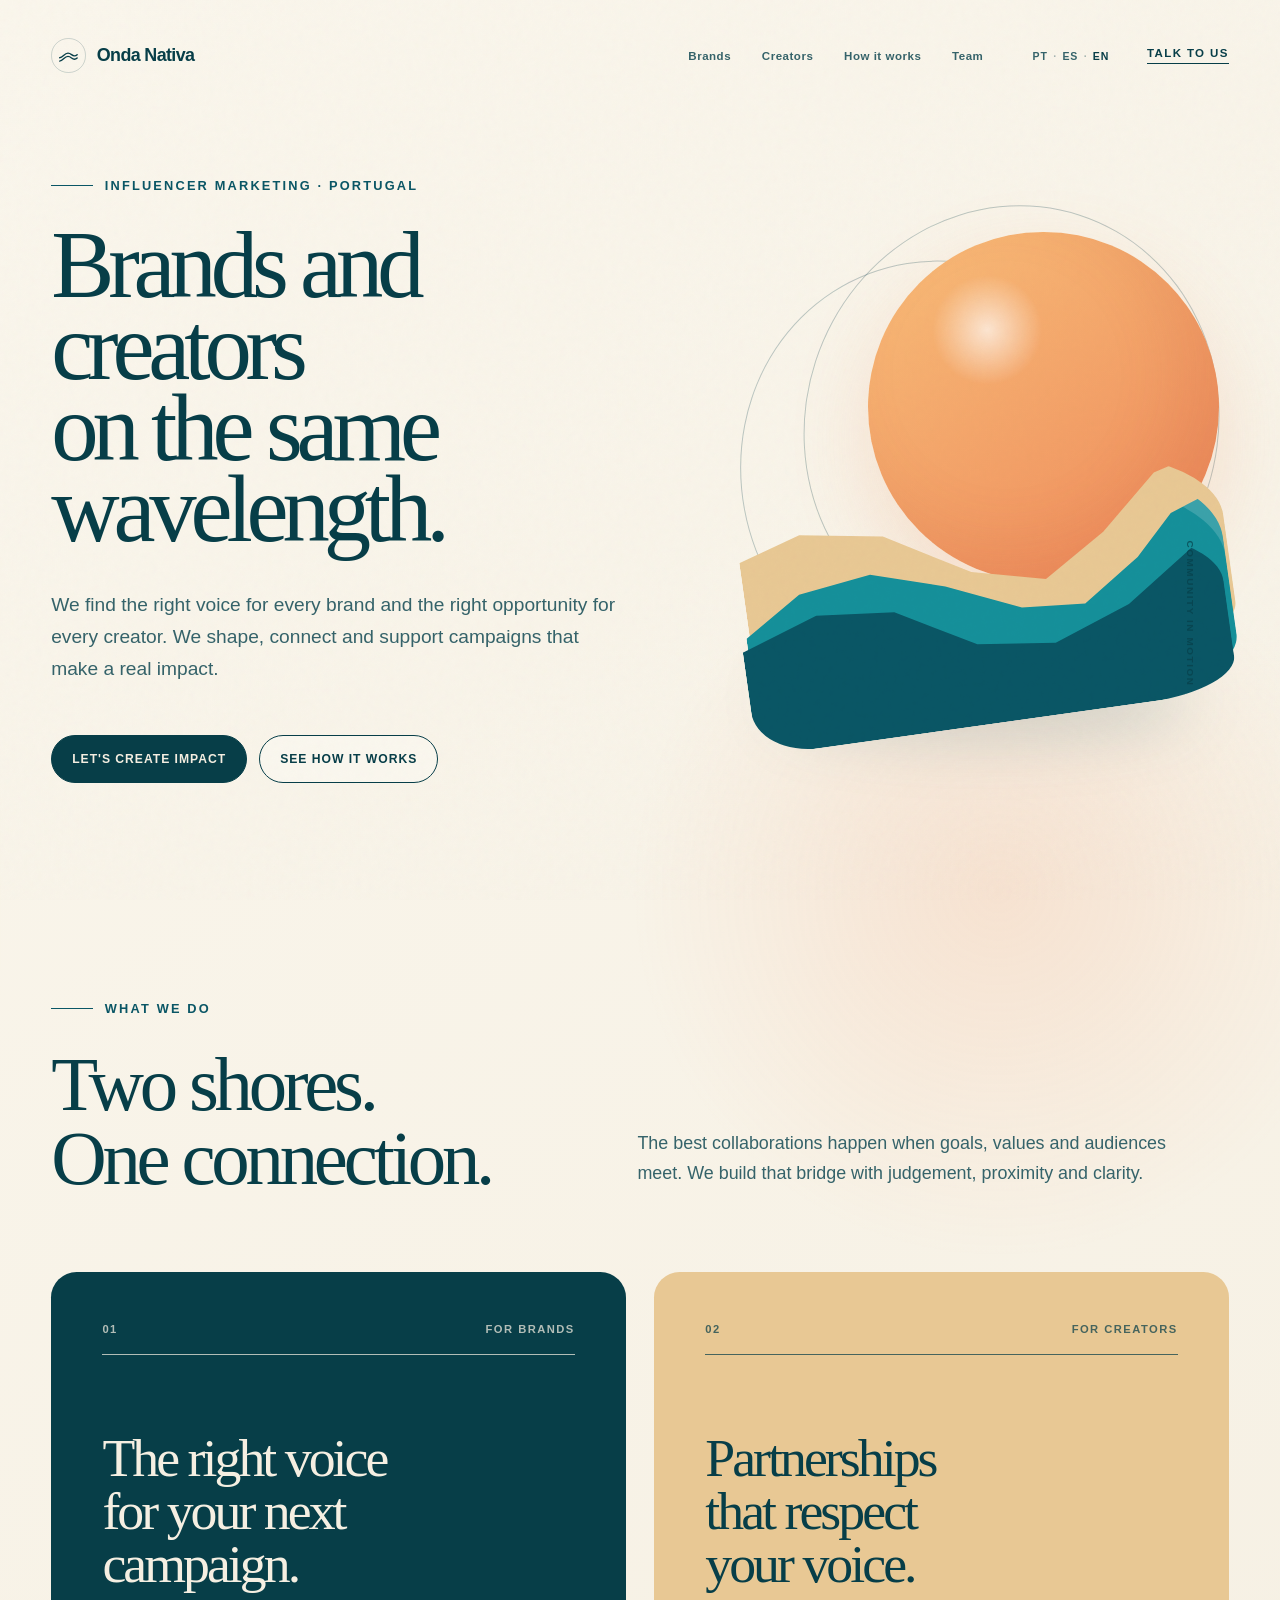
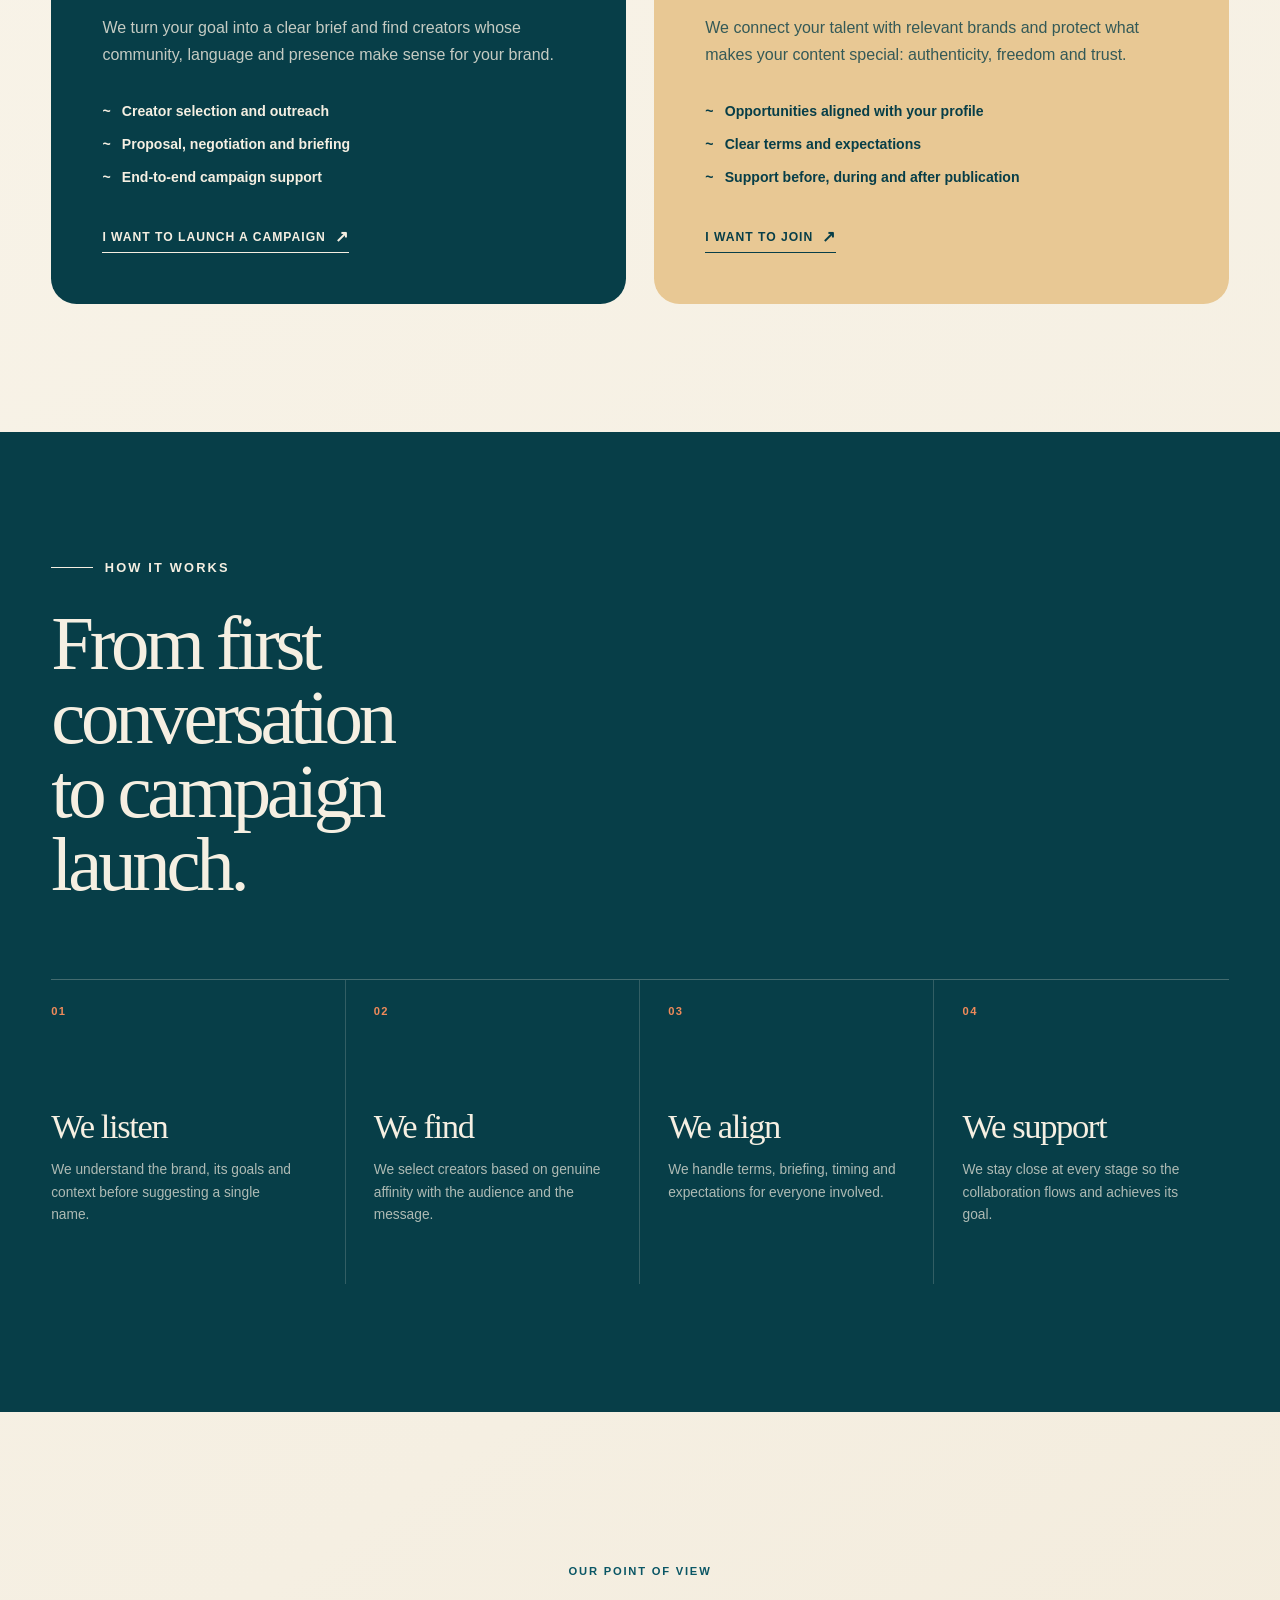
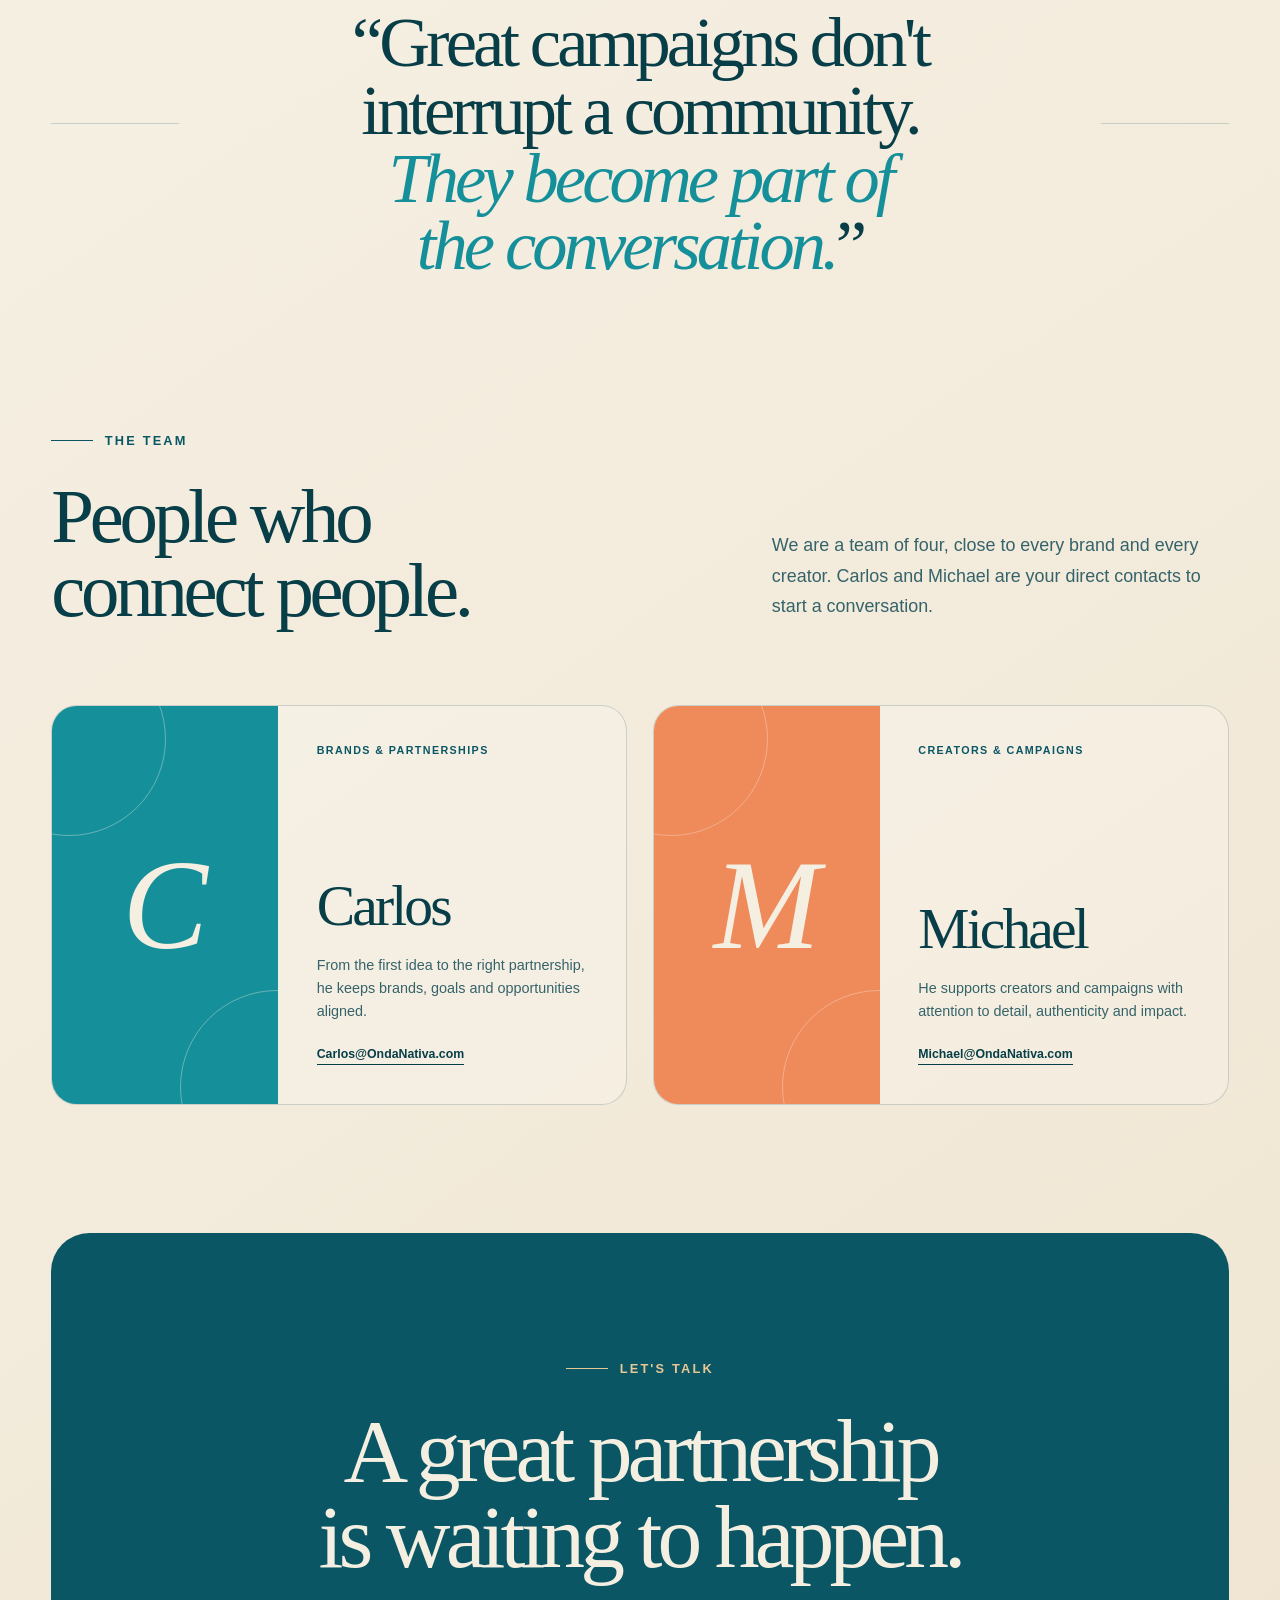
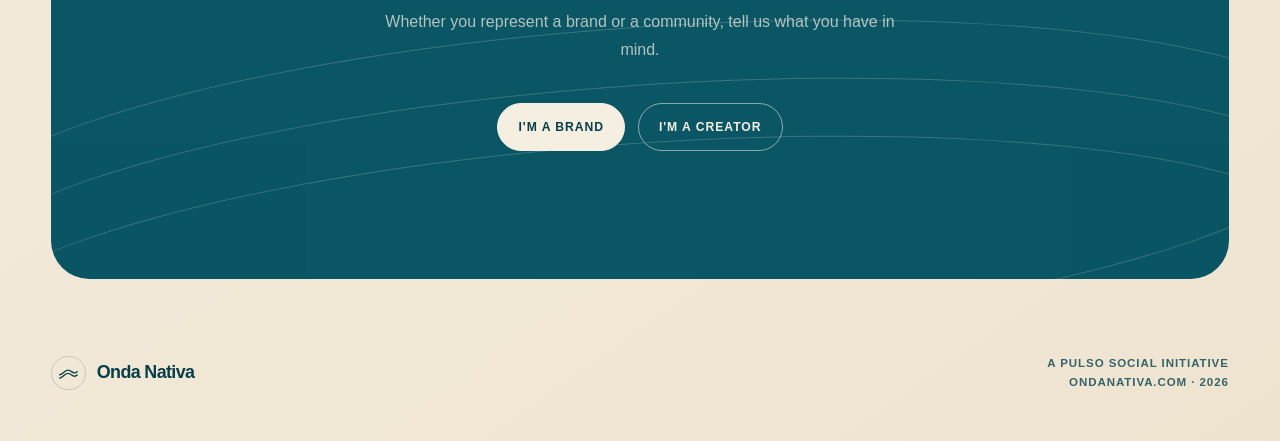
==== commit 3ac91bf6: "Add automatic multilingual site" ====
--- a/index.html
+++ b/index.html
@@ -1,5 +1,5 @@
 <!doctype html>
-<html lang="pt">
+<html lang="pt-PT">
   <head>
     <meta charset="utf-8" />
     <meta name="viewport" content="width=device-width, initial-scale=1" />
@@ -33,8 +33,13 @@
 
     <title>Onda Nativa · Pulso Social</title>
     <link rel="canonical" href="https://ondanativa.com/" />
+    <link rel="alternate" hreflang="pt" href="https://ondanativa.com/" />
+    <link rel="alternate" hreflang="es" href="https://ondanativa.com/es/" />
+    <link rel="alternate" hreflang="en" href="https://ondanativa.com/en/" />
+    <link rel="alternate" hreflang="x-default" href="https://ondanativa.com/" />
     <link rel="icon" href="assets/favicon.svg" type="image/svg+xml" />
     <link rel="stylesheet" href="styles.css" />
+    <script src="language.js"></script>
   </head>
 
   <body>
@@ -58,6 +63,14 @@
           <a href="#como-funciona">Como funciona</a>
           <a href="#equipa">Equipa</a>
         </nav>
+
+        <div class="language-switcher" aria-label="Escolher idioma">
+          <a href="./" data-language="pt" lang="pt" aria-current="page">PT</a>
+          <span aria-hidden="true">·</span>
+          <a href="es/" data-language="es" lang="es">ES</a>
+          <span aria-hidden="true">·</span>
+          <a href="en/" data-language="en" lang="en">EN</a>
+        </div>
 
         <a class="header-contact" href="mailto:carlos@ondanativa.com">Falar connosco</a>
       </header>
--- a/styles.css
+++ b/styles.css
@@ -111,6 +111,28 @@
 }
 
 .site-nav a:hover {
+  color: var(--ink);
+}
+
+.language-switcher {
+  display: inline-flex;
+  align-items: center;
+  gap: 0.34rem;
+  margin-right: clamp(0.8rem, 1.7vw, 1.6rem);
+  color: rgba(7, 62, 72, 0.35);
+  font-size: 0.66rem;
+  font-weight: 800;
+  letter-spacing: 0.08em;
+}
+
+.language-switcher a {
+  color: var(--ink-soft);
+  text-decoration: none;
+  transition: color 160ms ease;
+}
+
+.language-switcher a:hover,
+.language-switcher a[aria-current="page"] {
   color: var(--ink);
 }
 
@@ -1040,7 +1062,7 @@
   }
 
   .header-contact {
-    font-size: 0.65rem;
+    display: none;
   }
 
   .hero-actions,
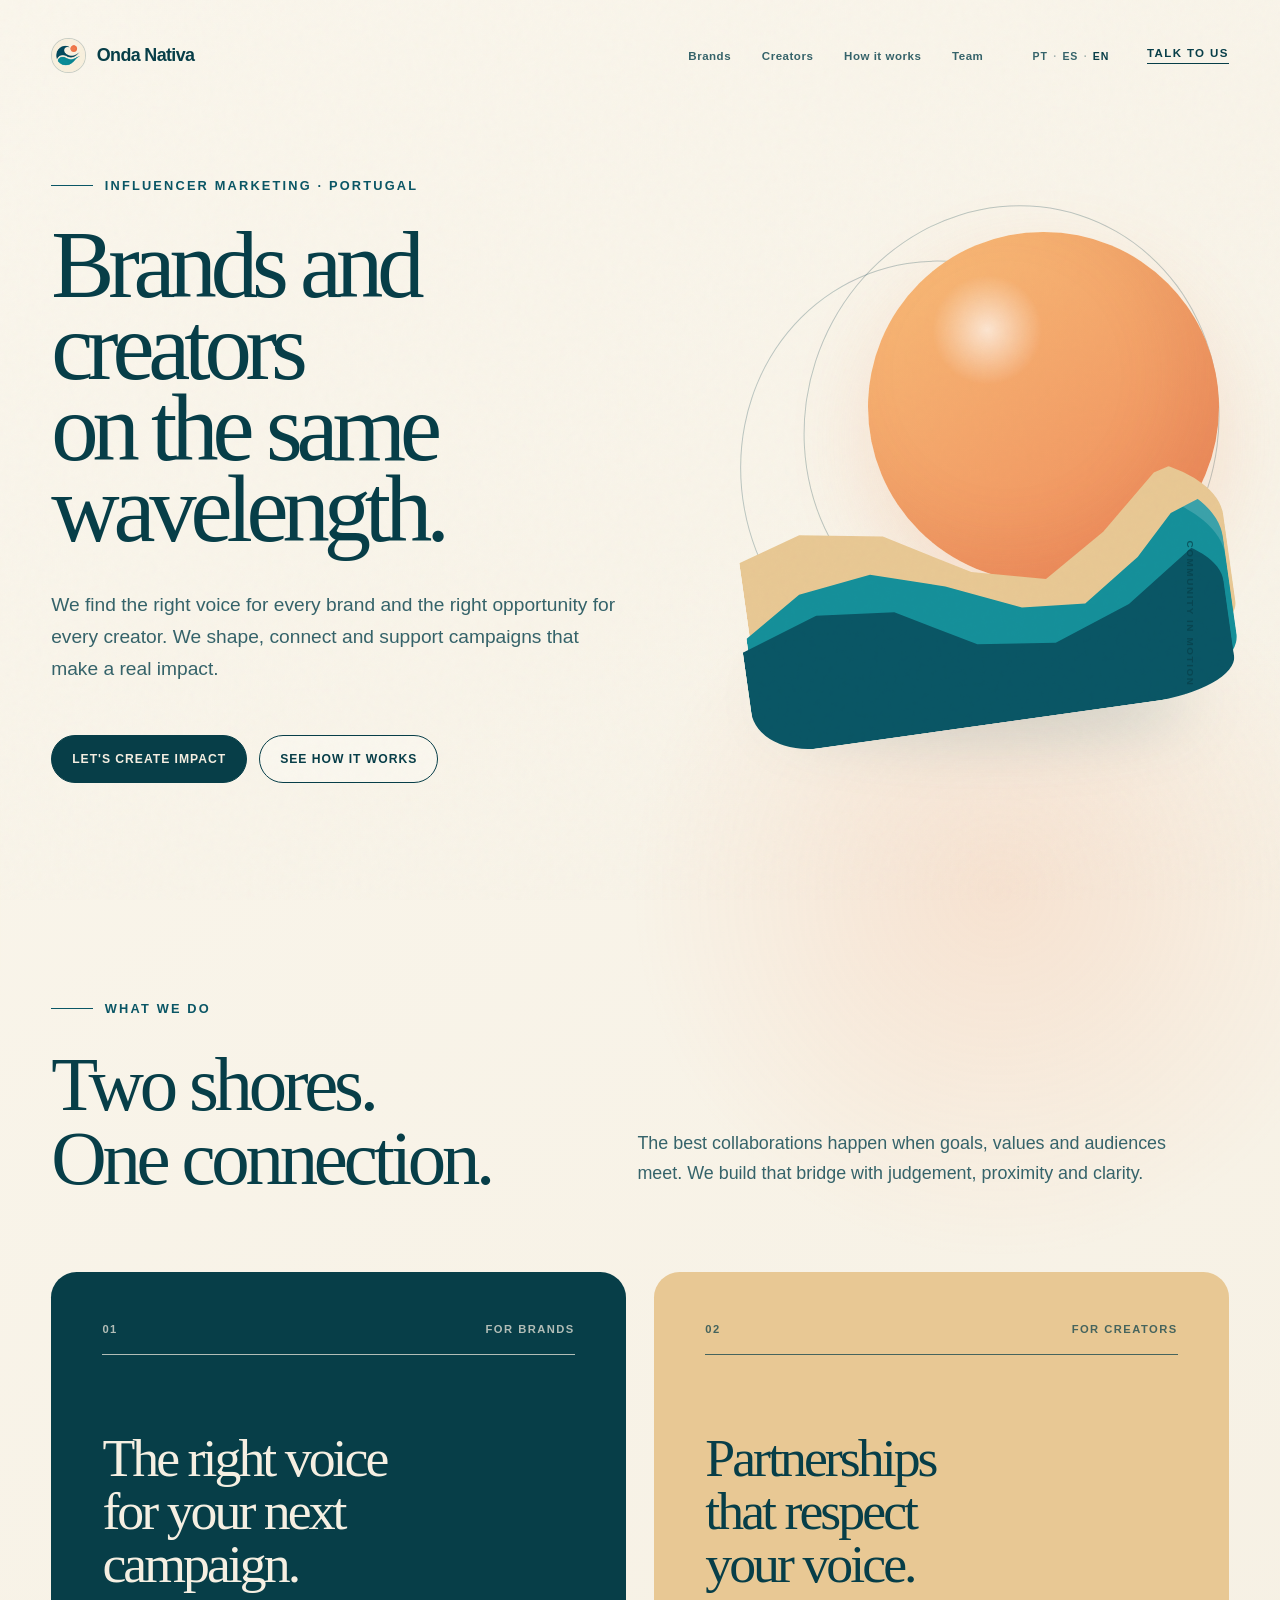
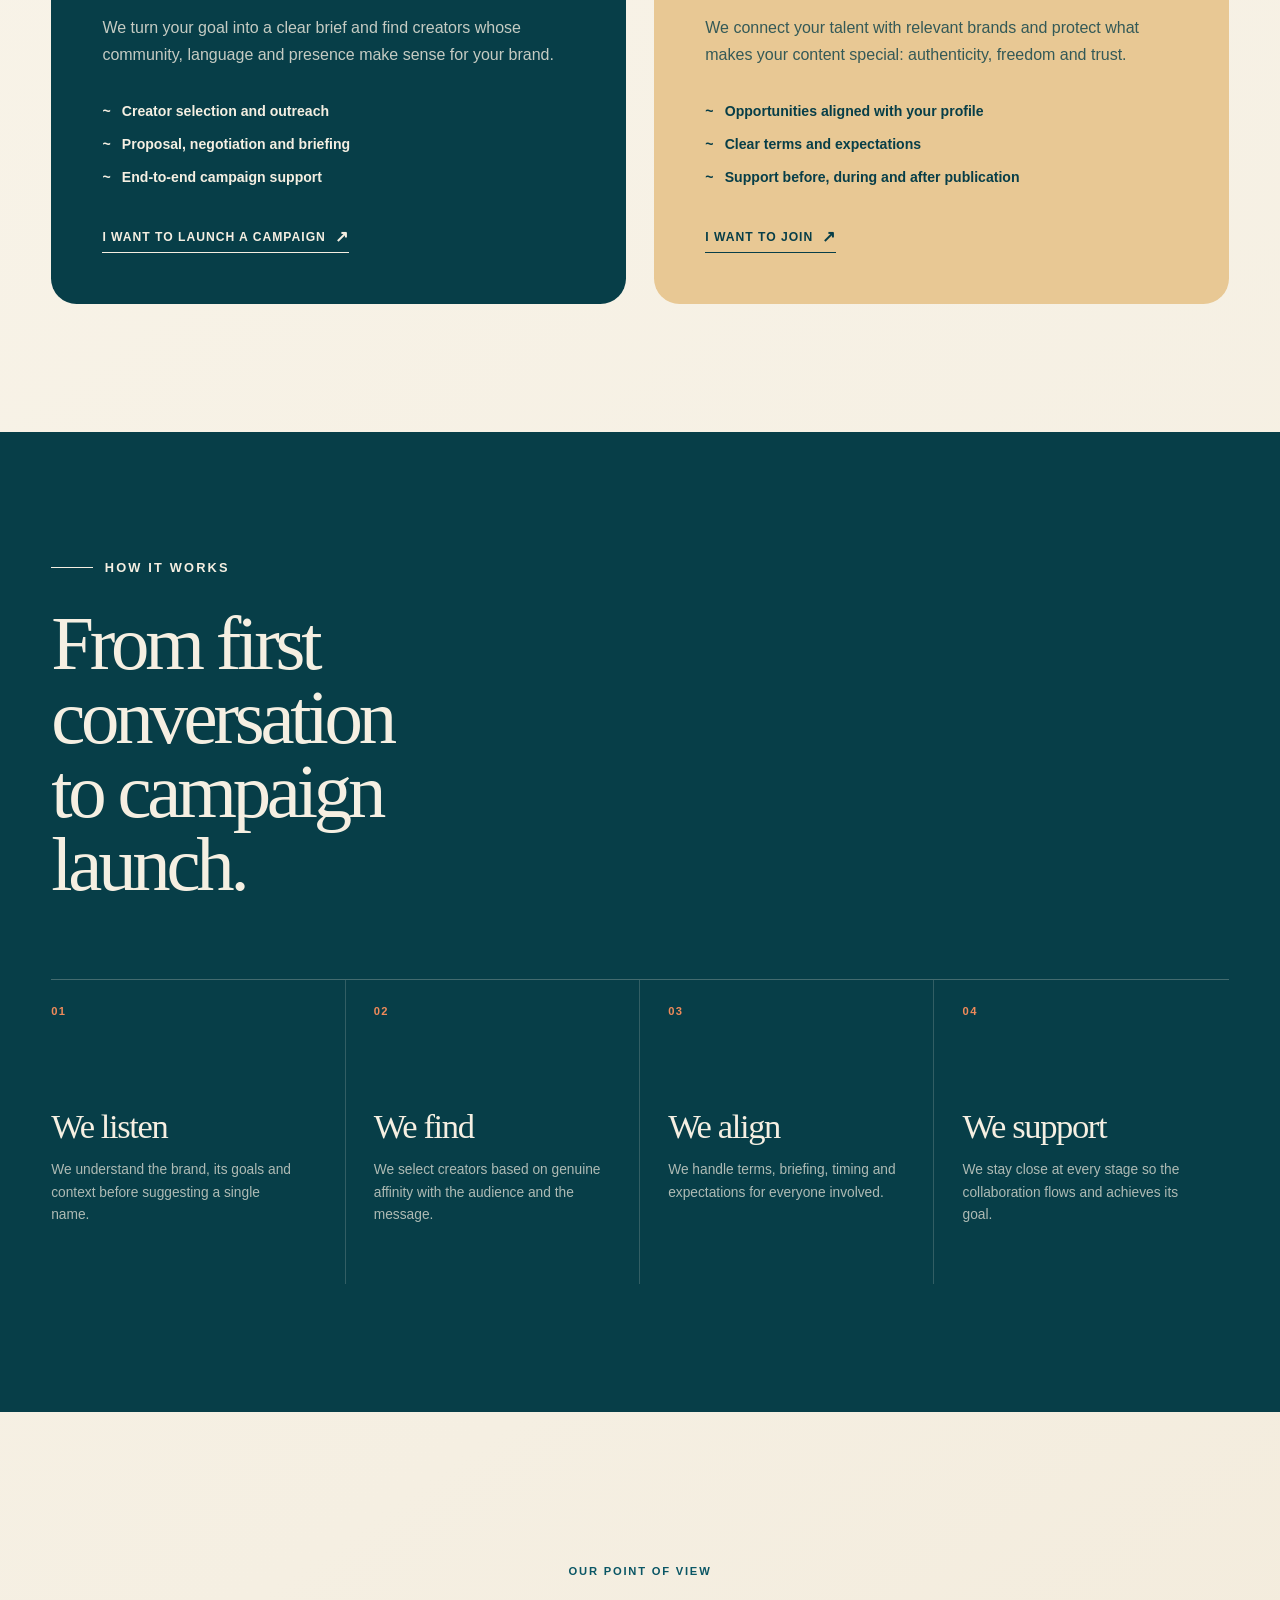
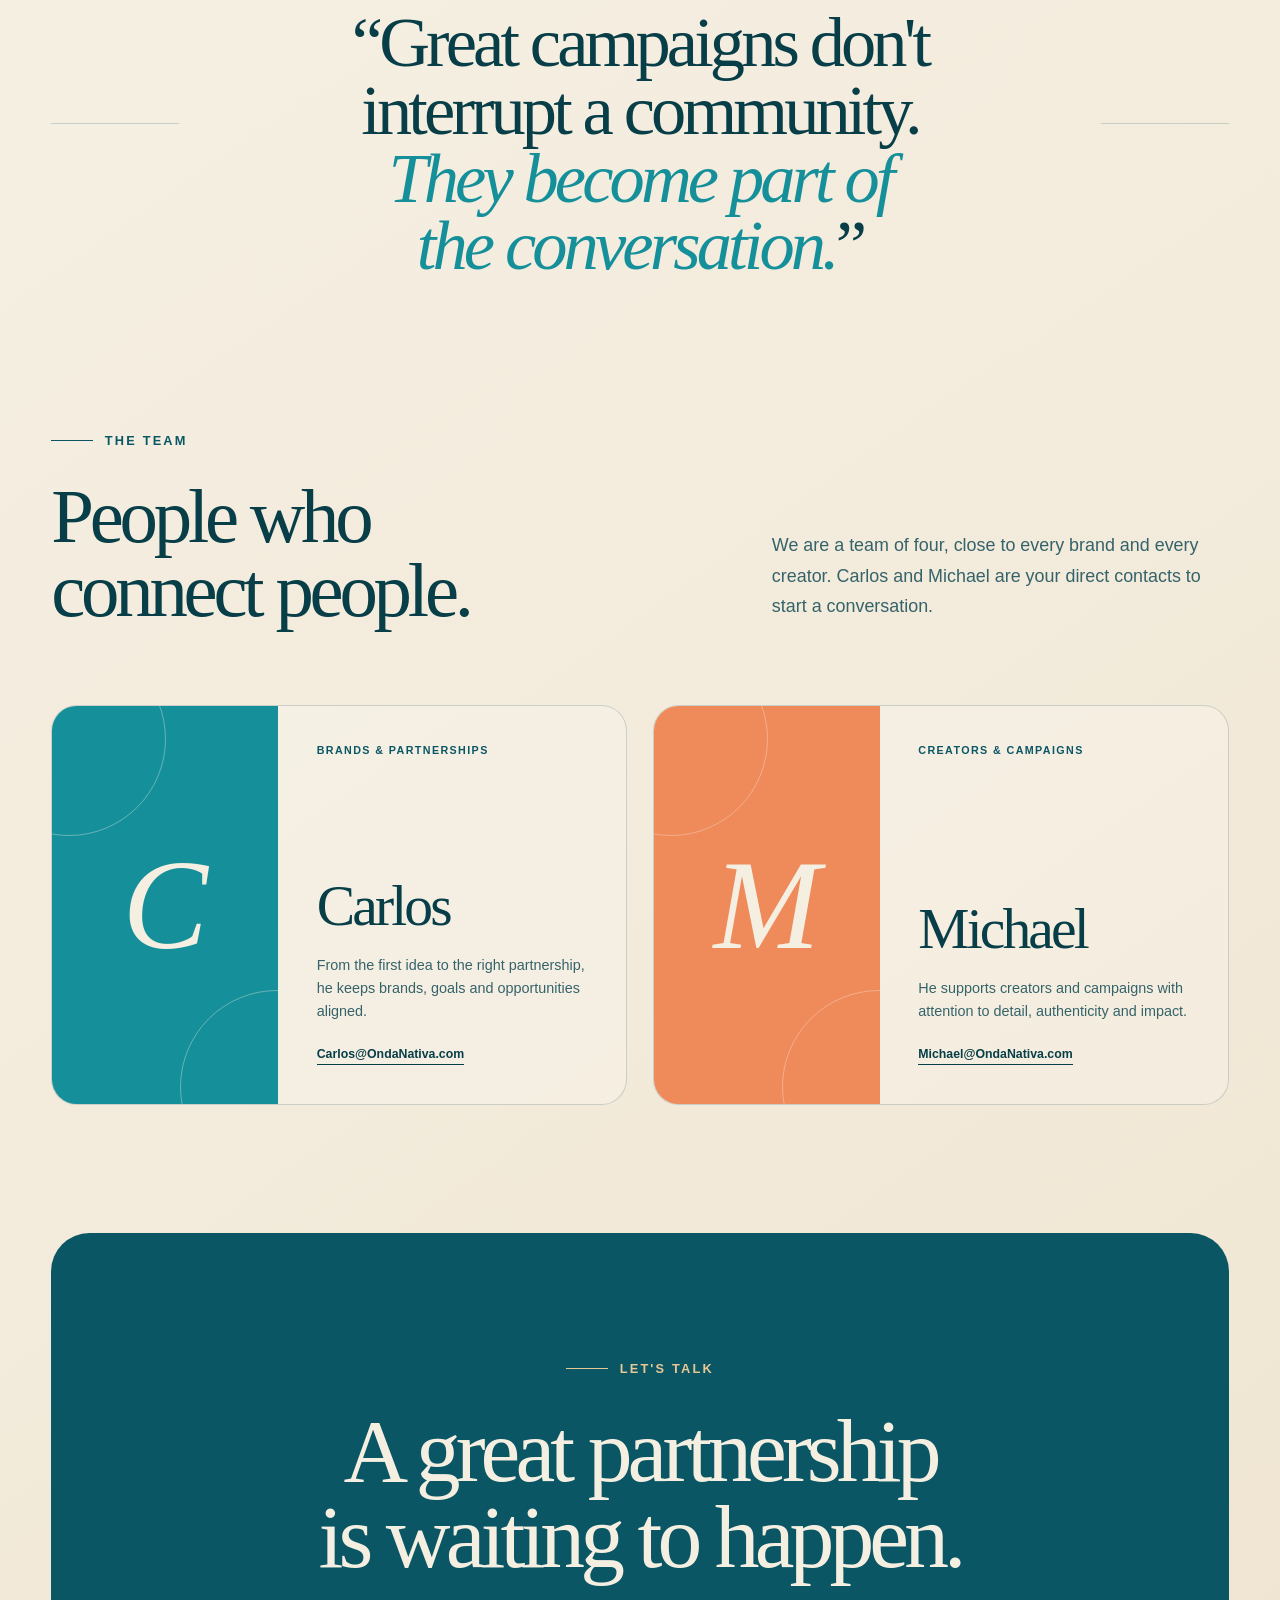
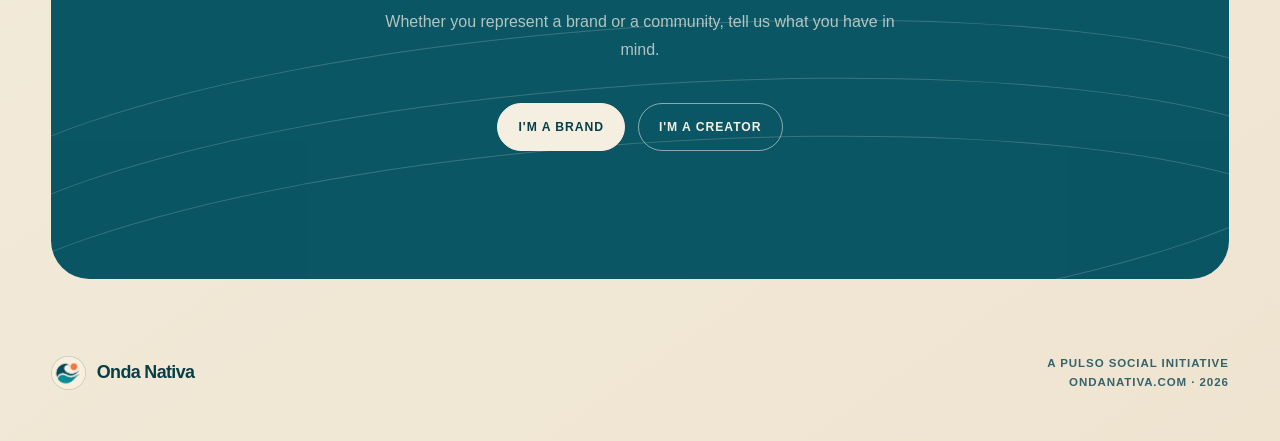
==== commit a1cbe77f: "Use Onda Nativa logo across site" ====
--- a/index.html
+++ b/index.html
@@ -37,7 +37,8 @@
     <link rel="alternate" hreflang="es" href="https://ondanativa.com/es/" />
     <link rel="alternate" hreflang="en" href="https://ondanativa.com/en/" />
     <link rel="alternate" hreflang="x-default" href="https://ondanativa.com/" />
-    <link rel="icon" href="assets/favicon.svg" type="image/svg+xml" />
+    <link rel="icon" href="assets/favicon.png?v=2" type="image/png" sizes="64x64" />
+    <link rel="apple-touch-icon" href="assets/apple-touch-icon.png?v=2" sizes="180x180" />
     <link rel="stylesheet" href="styles.css" />
     <script src="language.js"></script>
   </head>
@@ -49,10 +50,7 @@
       <header class="site-header" aria-label="Cabeçalho">
         <a class="brand" href="./" aria-label="Onda Nativa, página inicial">
           <span class="brand-mark" aria-hidden="true">
-            <svg viewBox="0 0 48 48" role="img">
-              <path d="M7 28.5c6.8 0 8.7-9 16.2-9 6 0 7.5 5.5 12.3 5.5 2.2 0 4-.9 5.5-2.4" />
-              <path d="M7 35c6.8 0 8.7-9 16.2-9 6 0 7.5 5.5 12.3 5.5 2.2 0 4-.9 5.5-2.4" />
-            </svg>
+            <img src="assets/brand/onda-nativa-logo-site-256.png" width="256" height="256" alt="" />
           </span>
           <span>Onda Nativa</span>
         </a>
@@ -248,10 +246,7 @@
       <footer class="site-footer">
         <a class="brand footer-brand" href="./" aria-label="Onda Nativa, página inicial">
           <span class="brand-mark" aria-hidden="true">
-            <svg viewBox="0 0 48 48" role="img">
-              <path d="M7 28.5c6.8 0 8.7-9 16.2-9 6 0 7.5 5.5 12.3 5.5 2.2 0 4-.9 5.5-2.4" />
-              <path d="M7 35c6.8 0 8.7-9 16.2-9 6 0 7.5 5.5 12.3 5.5 2.2 0 4-.9 5.5-2.4" />
-            </svg>
+            <img src="assets/brand/onda-nativa-logo-site-256.png" width="256" height="256" alt="" />
           </span>
           <span>Onda Nativa</span>
         </a>
--- a/styles.css
+++ b/styles.css
@@ -151,18 +151,20 @@
   display: grid;
   width: 2.15rem;
   height: 2.15rem;
+  overflow: hidden;
   place-items: center;
   border: 1px solid var(--line);
   border-radius: 50%;
-}
-
-.brand-mark svg {
-  width: 1.55rem;
-  height: 1.55rem;
-  fill: none;
-  stroke: currentColor;
-  stroke-linecap: round;
-  stroke-width: 2.6;
+  background: var(--cream);
+}
+
+.brand-mark img {
+  display: block;
+  width: 100%;
+  height: 100%;
+  border-radius: inherit;
+  object-fit: cover;
+  transform: scale(1.14);
 }
 
 .status,
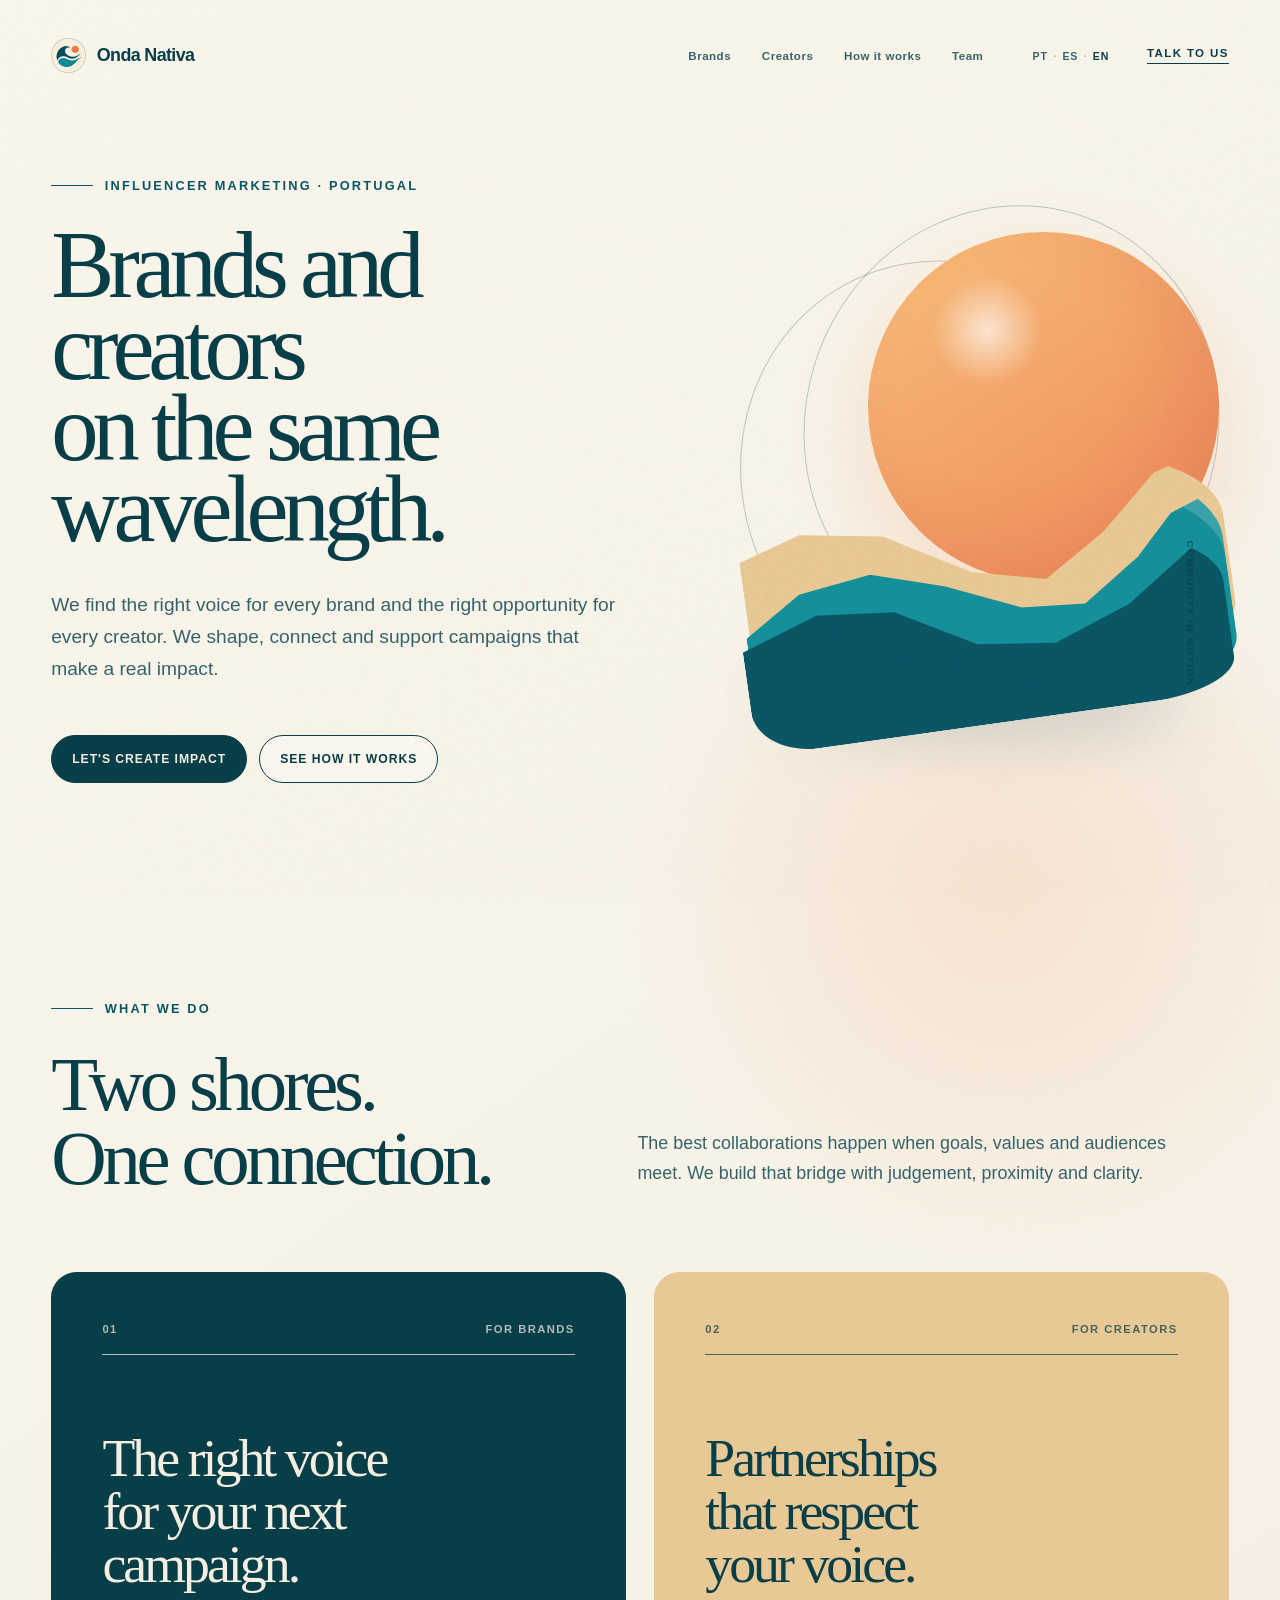
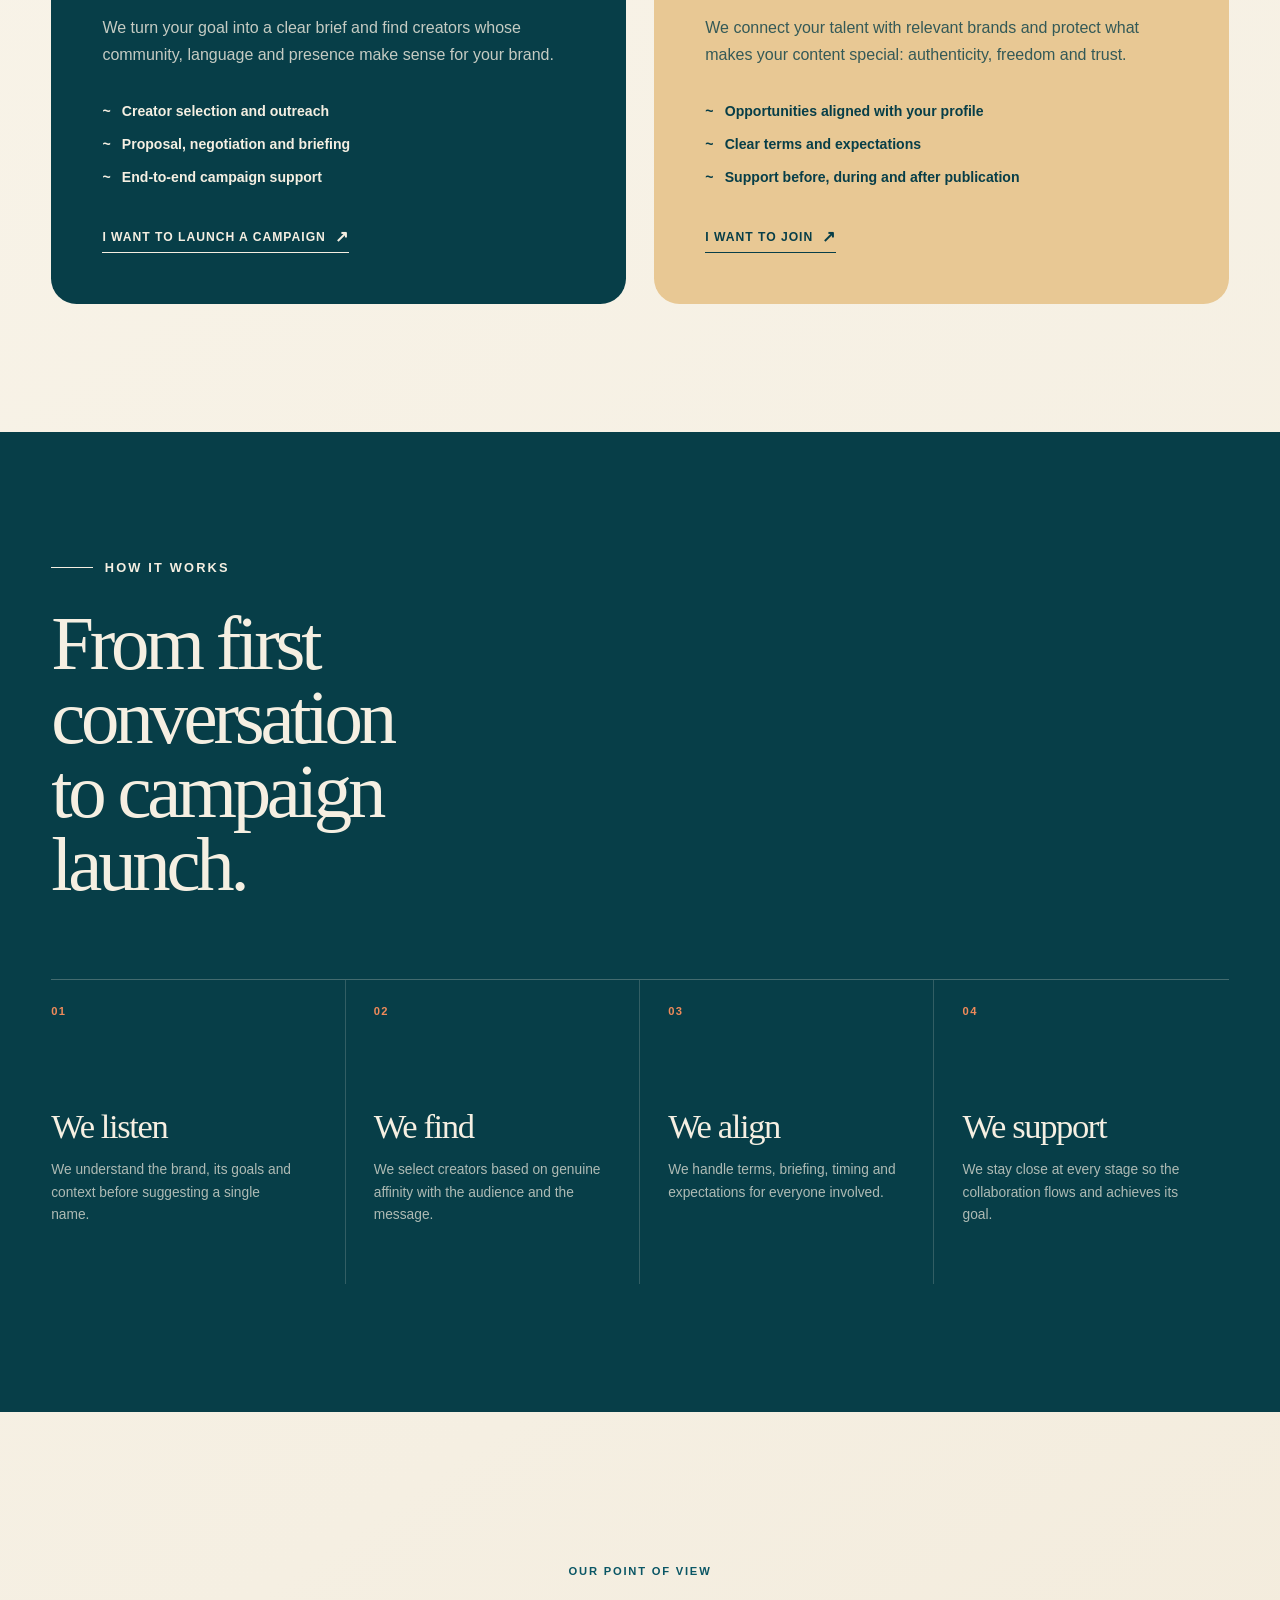
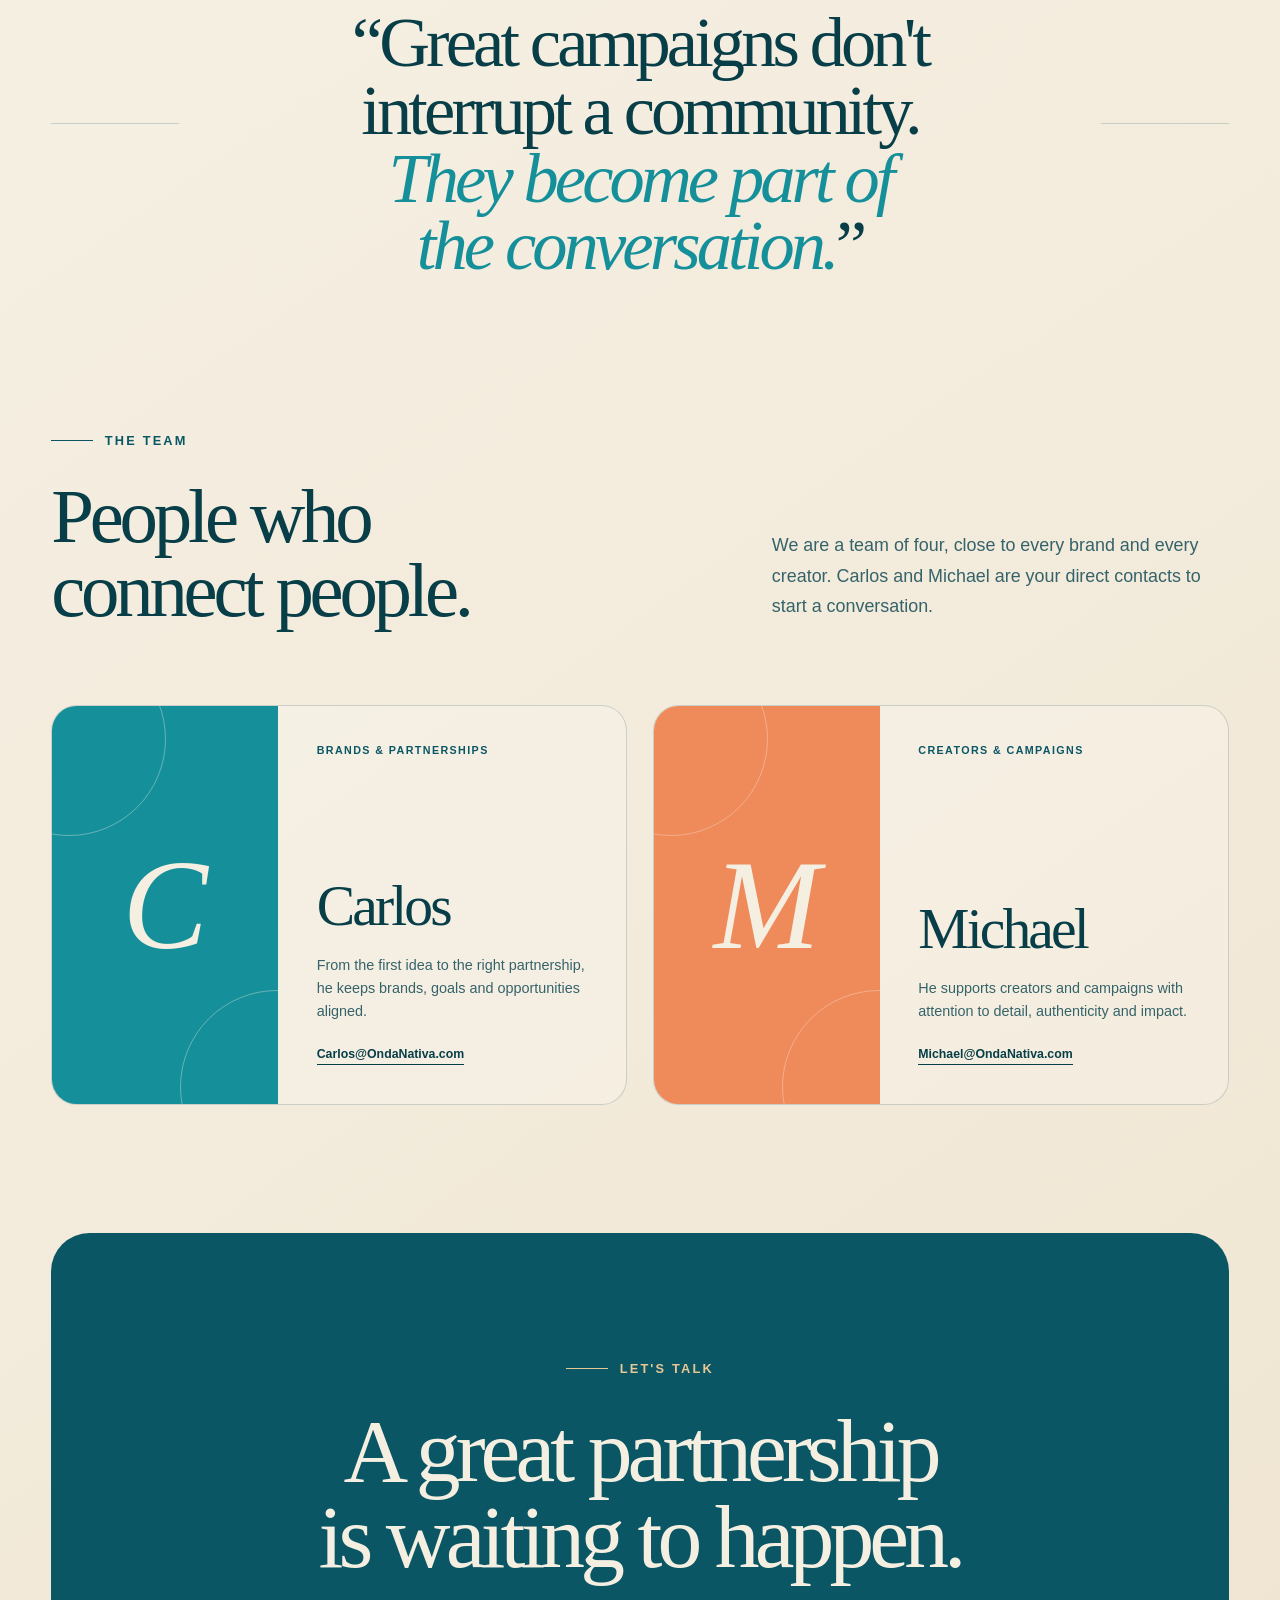
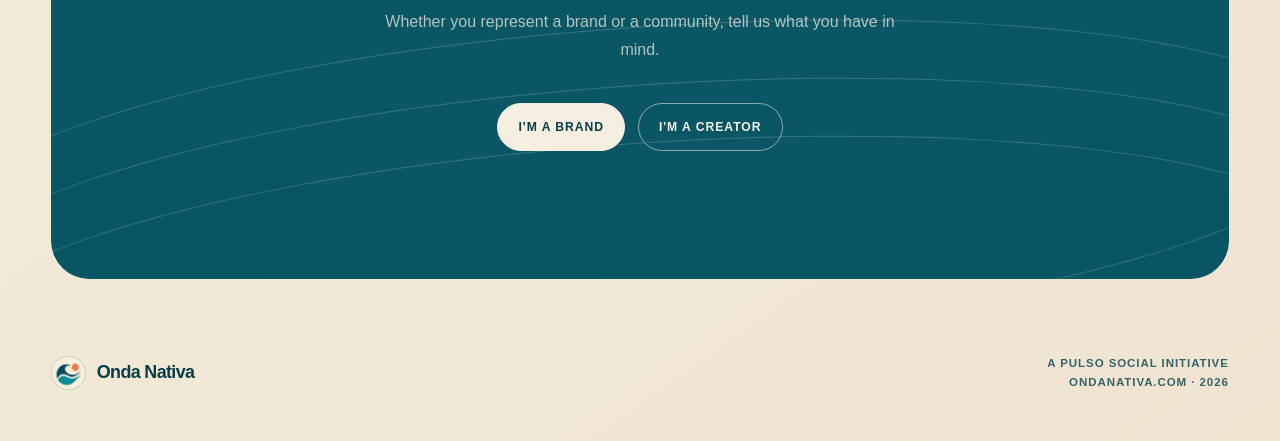
==== commit 84e81d16: "Fix logo sizing and add monochrome variant" ====
--- a/index.html
+++ b/index.html
@@ -39,7 +39,7 @@
     <link rel="alternate" hreflang="x-default" href="https://ondanativa.com/" />
     <link rel="icon" href="assets/favicon.png?v=2" type="image/png" sizes="64x64" />
     <link rel="apple-touch-icon" href="assets/apple-touch-icon.png?v=2" sizes="180x180" />
-    <link rel="stylesheet" href="styles.css" />
+    <link rel="stylesheet" href="styles.css?v=5" />
     <script src="language.js"></script>
   </head>
 
@@ -50,7 +50,7 @@
       <header class="site-header" aria-label="Cabeçalho">
         <a class="brand" href="./" aria-label="Onda Nativa, página inicial">
           <span class="brand-mark" aria-hidden="true">
-            <img src="assets/brand/onda-nativa-logo-site-256.png" width="256" height="256" alt="" />
+            <img src="assets/brand/onda-nativa-logo-site-256.png" width="34" height="34" alt="" style="display:block;width:2.15rem;height:2.15rem;max-width:2.15rem;max-height:2.15rem;object-fit:cover;border-radius:50%" />
           </span>
           <span>Onda Nativa</span>
         </a>
@@ -246,7 +246,7 @@
       <footer class="site-footer">
         <a class="brand footer-brand" href="./" aria-label="Onda Nativa, página inicial">
           <span class="brand-mark" aria-hidden="true">
-            <img src="assets/brand/onda-nativa-logo-site-256.png" width="256" height="256" alt="" />
+            <img src="assets/brand/onda-nativa-logo-site-256.png" width="34" height="34" alt="" style="display:block;width:2.15rem;height:2.15rem;max-width:2.15rem;max-height:2.15rem;object-fit:cover;border-radius:50%" />
           </span>
           <span>Onda Nativa</span>
         </a>
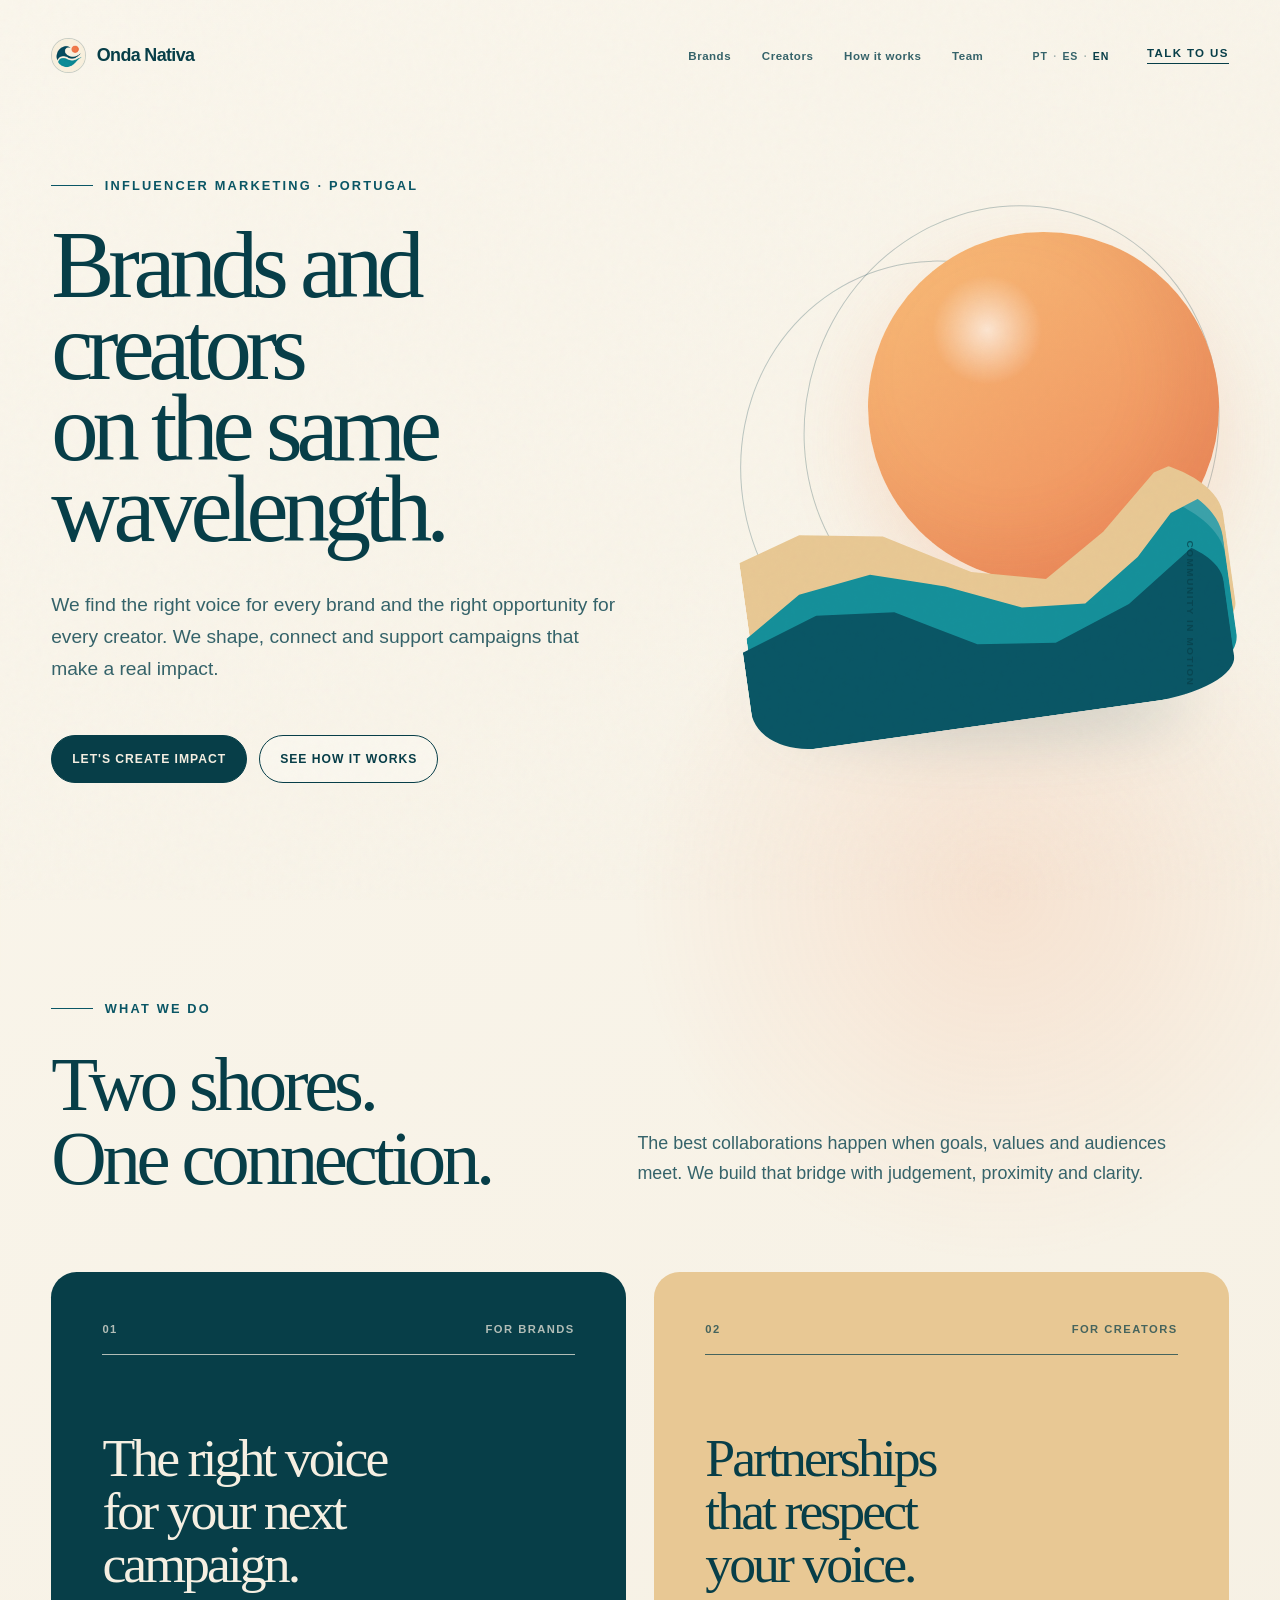
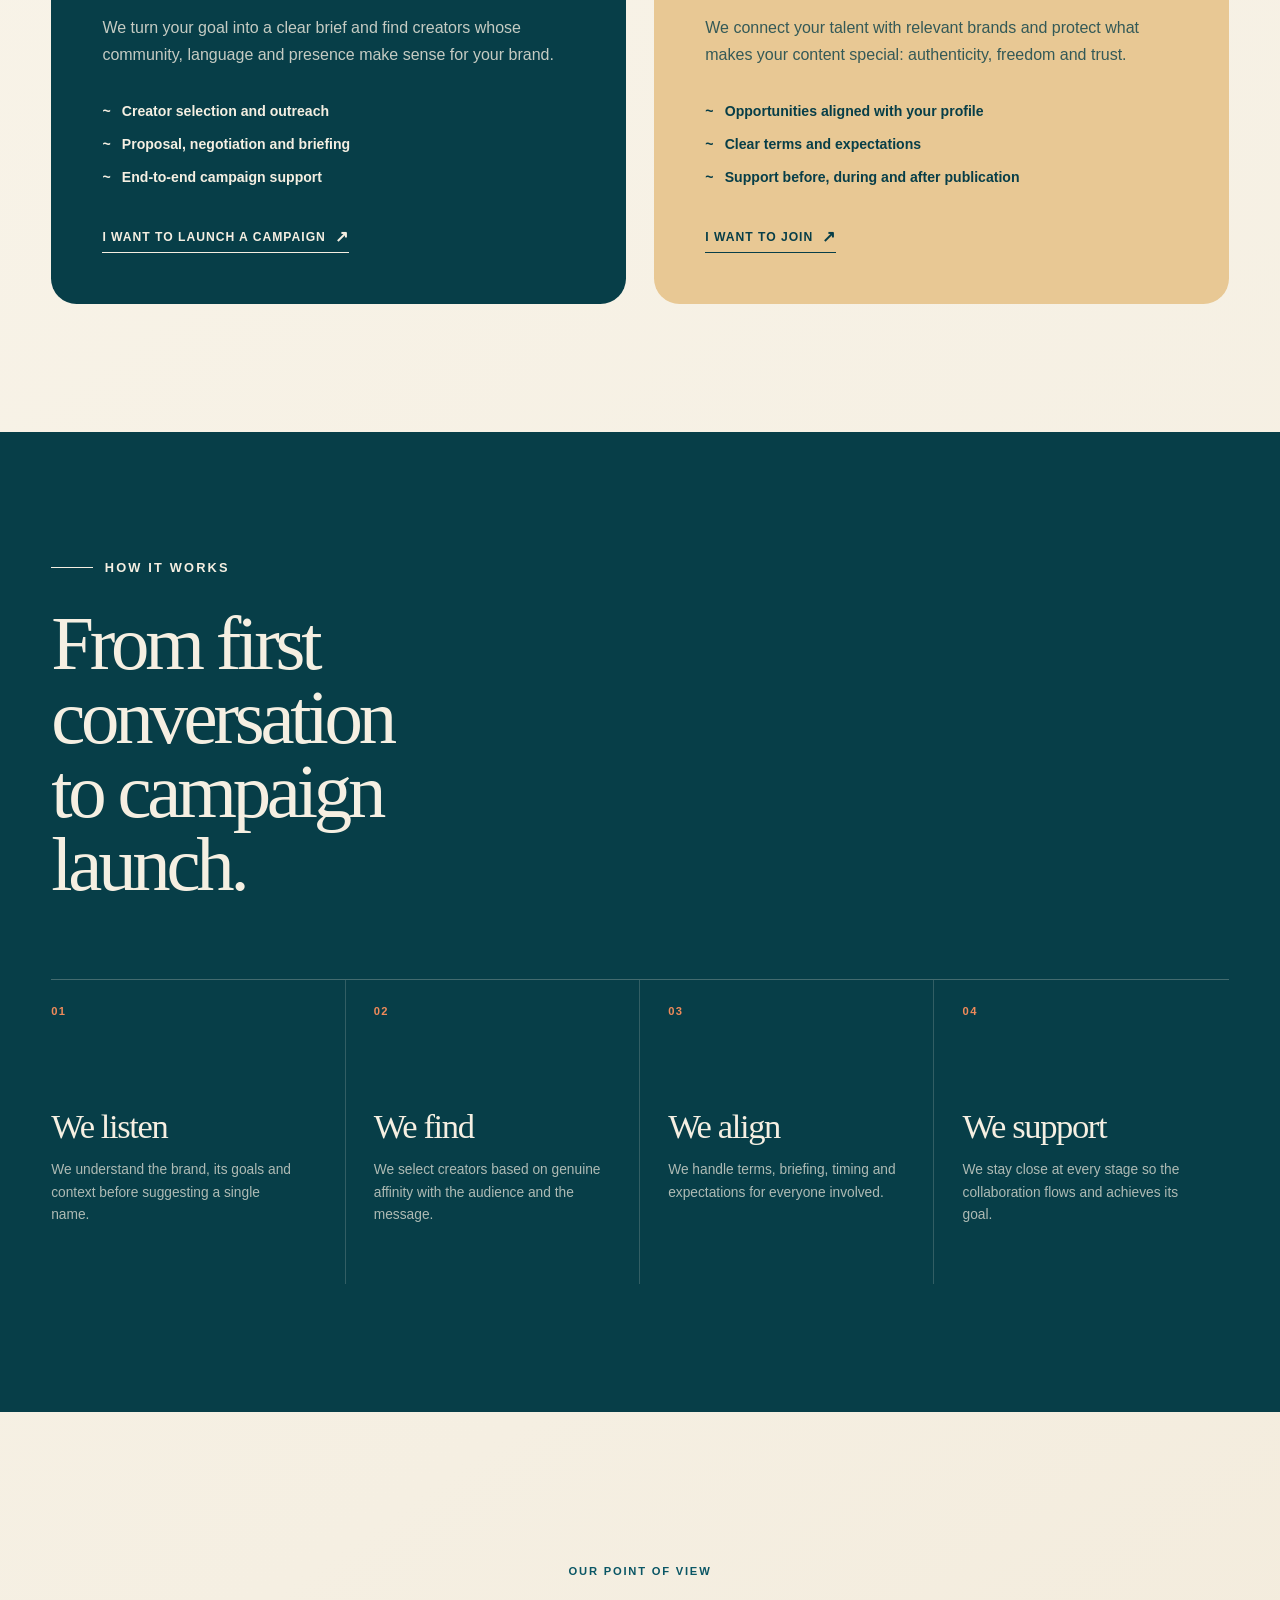
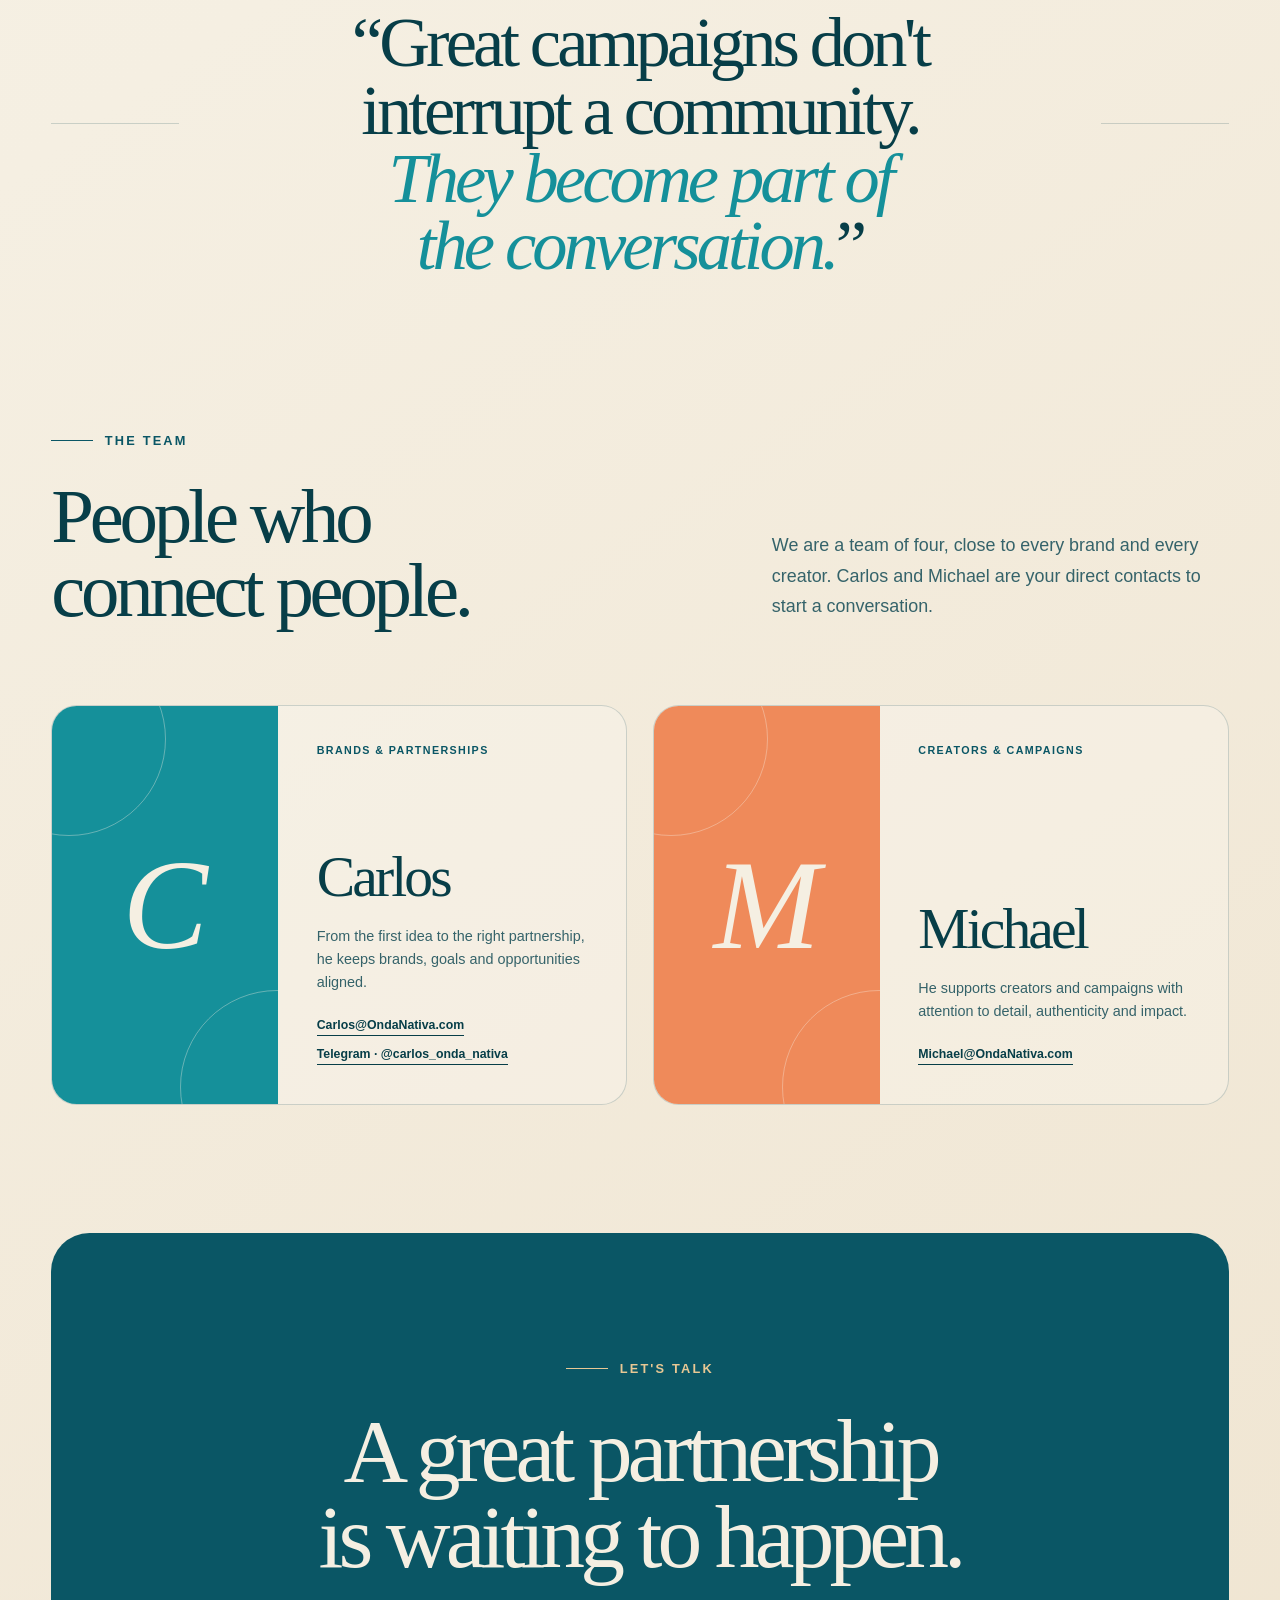
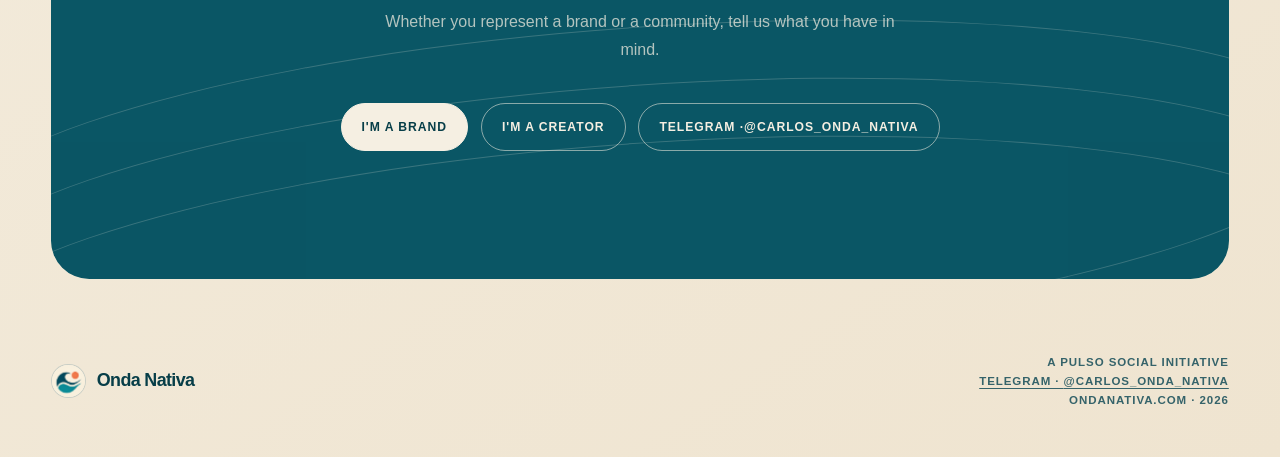
==== commit 0fd6b803: "Add Telegram contact across site" ====
--- a/index.html
+++ b/index.html
@@ -39,7 +39,7 @@
     <link rel="alternate" hreflang="x-default" href="https://ondanativa.com/" />
     <link rel="icon" href="assets/favicon.png?v=2" type="image/png" sizes="64x64" />
     <link rel="apple-touch-icon" href="assets/apple-touch-icon.png?v=2" sizes="180x180" />
-    <link rel="stylesheet" href="styles.css?v=5" />
+    <link rel="stylesheet" href="styles.css?v=6" />
     <script src="language.js"></script>
   </head>
 
@@ -213,7 +213,10 @@
                 <p class="member-role">Marcas &amp; Parcerias</p>
                 <h3>Carlos</h3>
                 <p>Da primeira ideia à parceria certa, mantém marcas, objetivos e oportunidades alinhados.</p>
-                <a href="mailto:carlos@ondanativa.com">Carlos@OndaNativa.com</a>
+                <div class="member-links">
+                  <a href="mailto:carlos@ondanativa.com">Carlos@OndaNativa.com</a>
+                  <a href="https://t.me/carlos_onda_nativa">Telegram · <span translate="no">@carlos_onda_nativa</span></a>
+                </div>
               </div>
             </article>
 
@@ -239,6 +242,7 @@
           <div class="contact-actions">
             <a class="button button-cream" href="mailto:carlos@ondanativa.com?subject=Tenho%20uma%20marca%20e%20quero%20falar%20convosco">Sou uma marca</a>
             <a class="button button-outline-light" href="mailto:michael@ondanativa.com?subject=Sou%20creator%20e%20quero%20falar%20convosco">Sou creator</a>
+            <a class="button button-outline-light" href="https://t.me/carlos_onda_nativa" aria-label="Falar com a Onda Nativa no Telegram">Telegram · <span translate="no">@carlos_onda_nativa</span></a>
           </div>
         </section>
       </main>
@@ -252,6 +256,7 @@
         </a>
         <div class="footer-meta">
           <p>Uma iniciativa Pulso Social</p>
+          <p><a href="https://t.me/carlos_onda_nativa">Telegram · <span translate="no">@carlos_onda_nativa</span></a></p>
           <p>ondanativa.com <span aria-hidden="true">·</span> 2026</p>
         </div>
       </footer>
--- a/styles.css
+++ b/styles.css
@@ -816,6 +816,12 @@
   text-decoration: none;
 }
 
+.member-links {
+  display: grid;
+  gap: 0.7rem;
+  justify-items: start;
+}
+
 .contact-section {
   position: relative;
   width: calc(100% - (2 * var(--page-padding)));
@@ -854,6 +860,7 @@
   position: relative;
   z-index: 2;
   display: flex;
+  flex-wrap: wrap;
   justify-content: center;
   gap: 0.8rem;
   margin-top: 2.5rem;
@@ -916,6 +923,15 @@
   justify-items: end;
 }
 
+.footer-meta a {
+  color: inherit;
+  text-underline-offset: 0.22em;
+}
+
+.footer-meta a:hover {
+  color: var(--ink);
+}
+
 a:focus-visible {
   outline: 3px solid var(--sun);
   outline-offset: 4px;
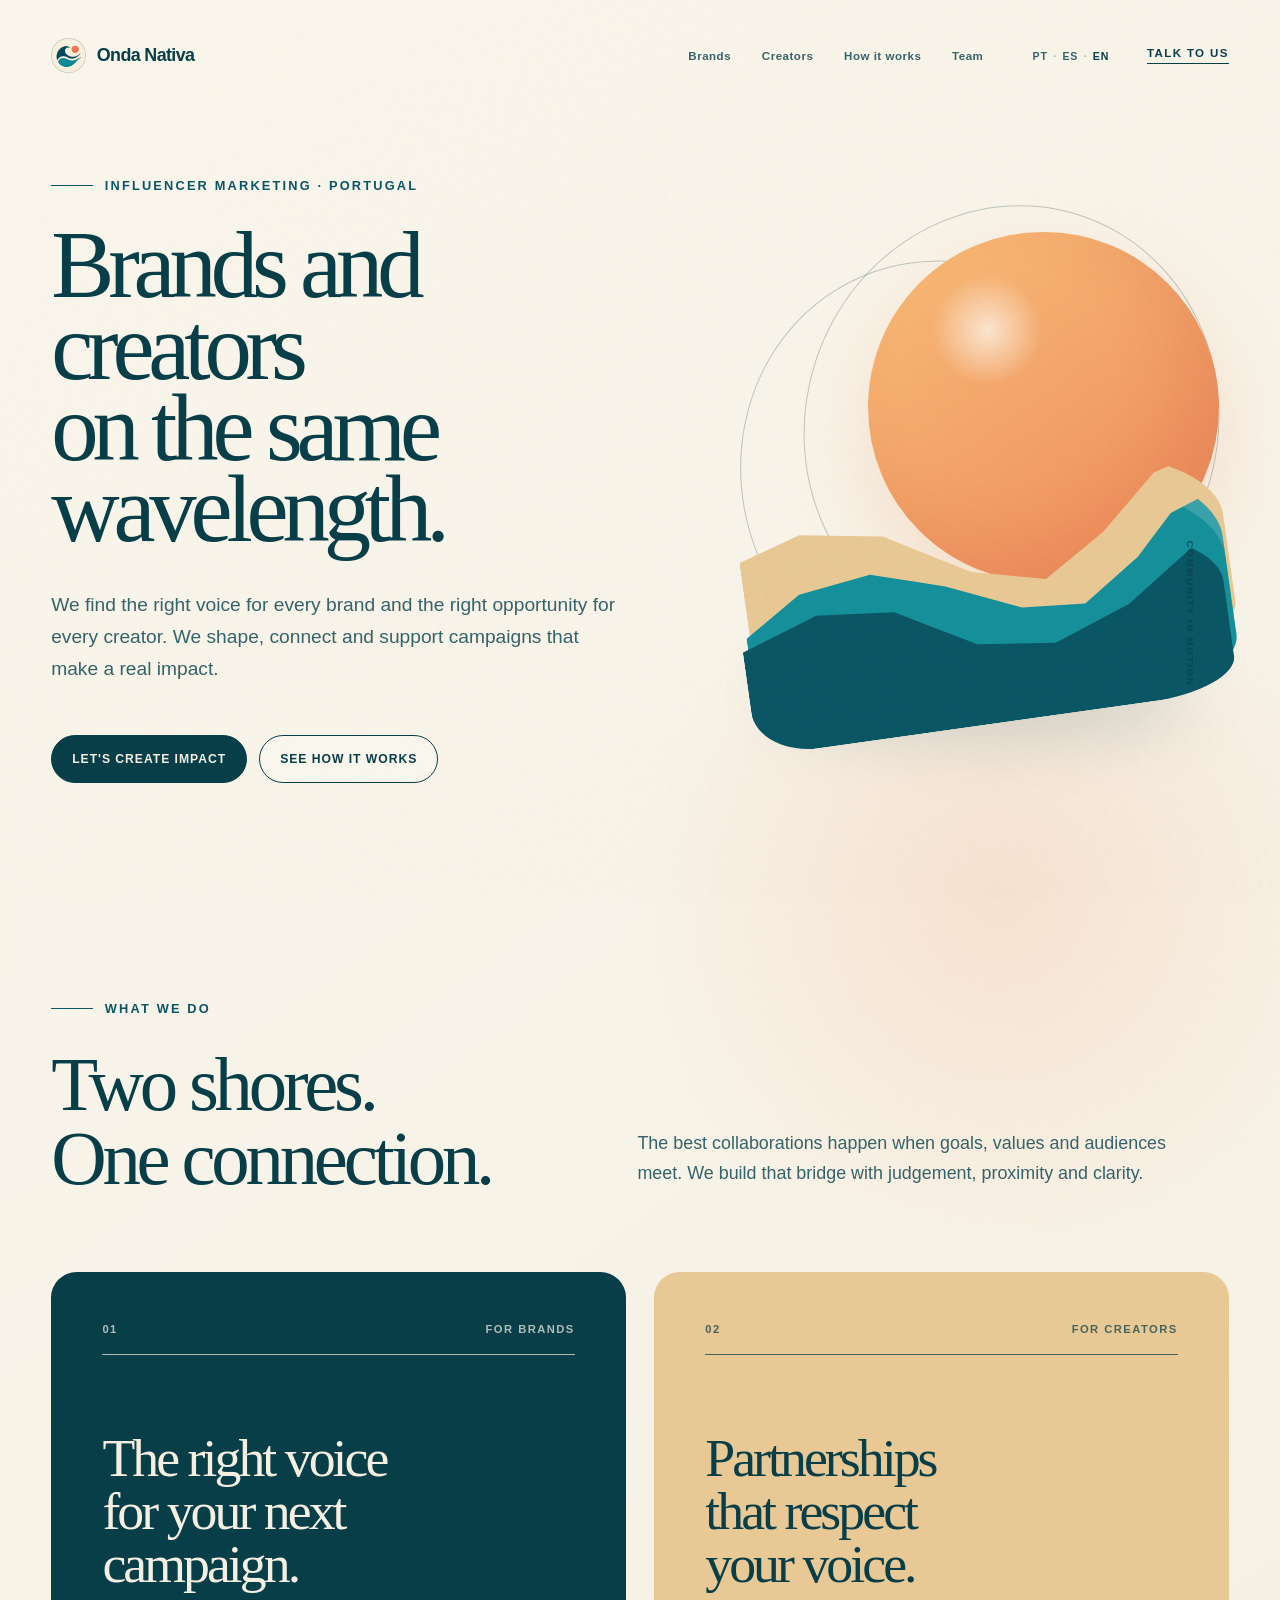
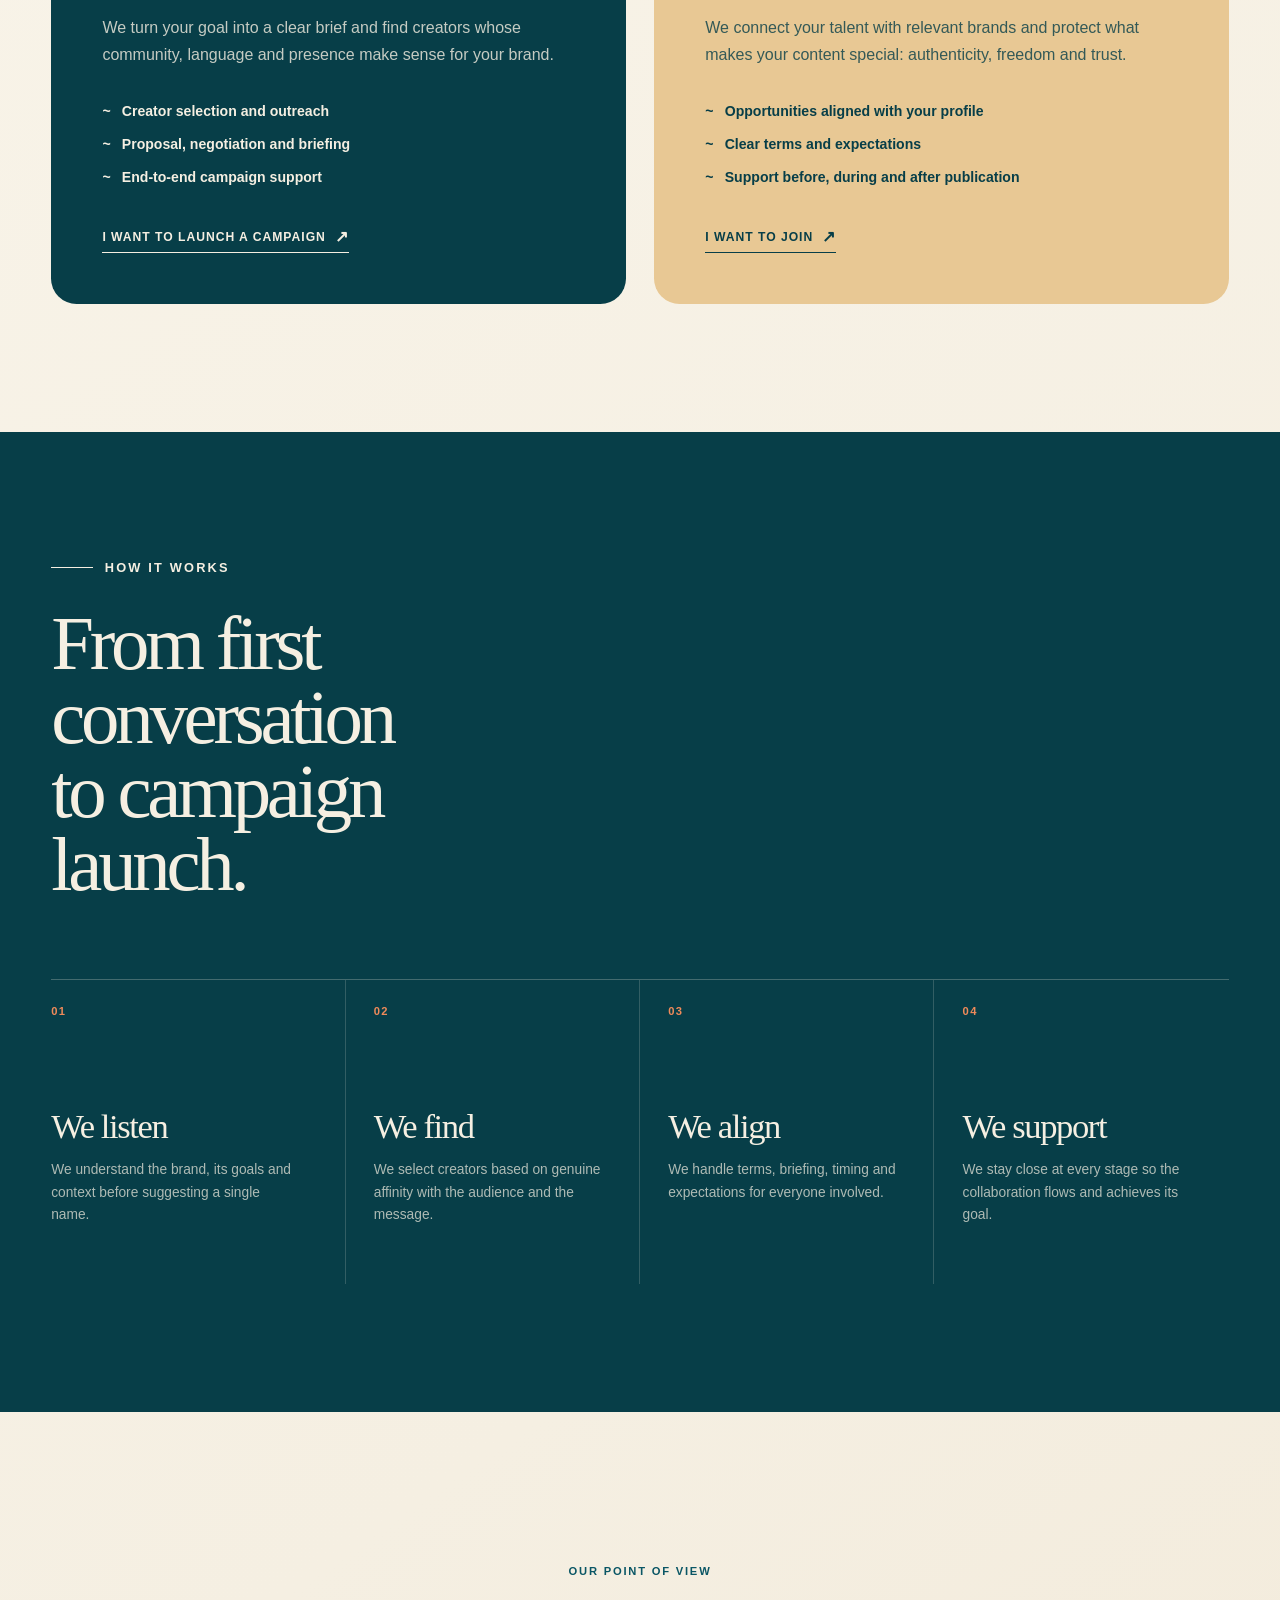
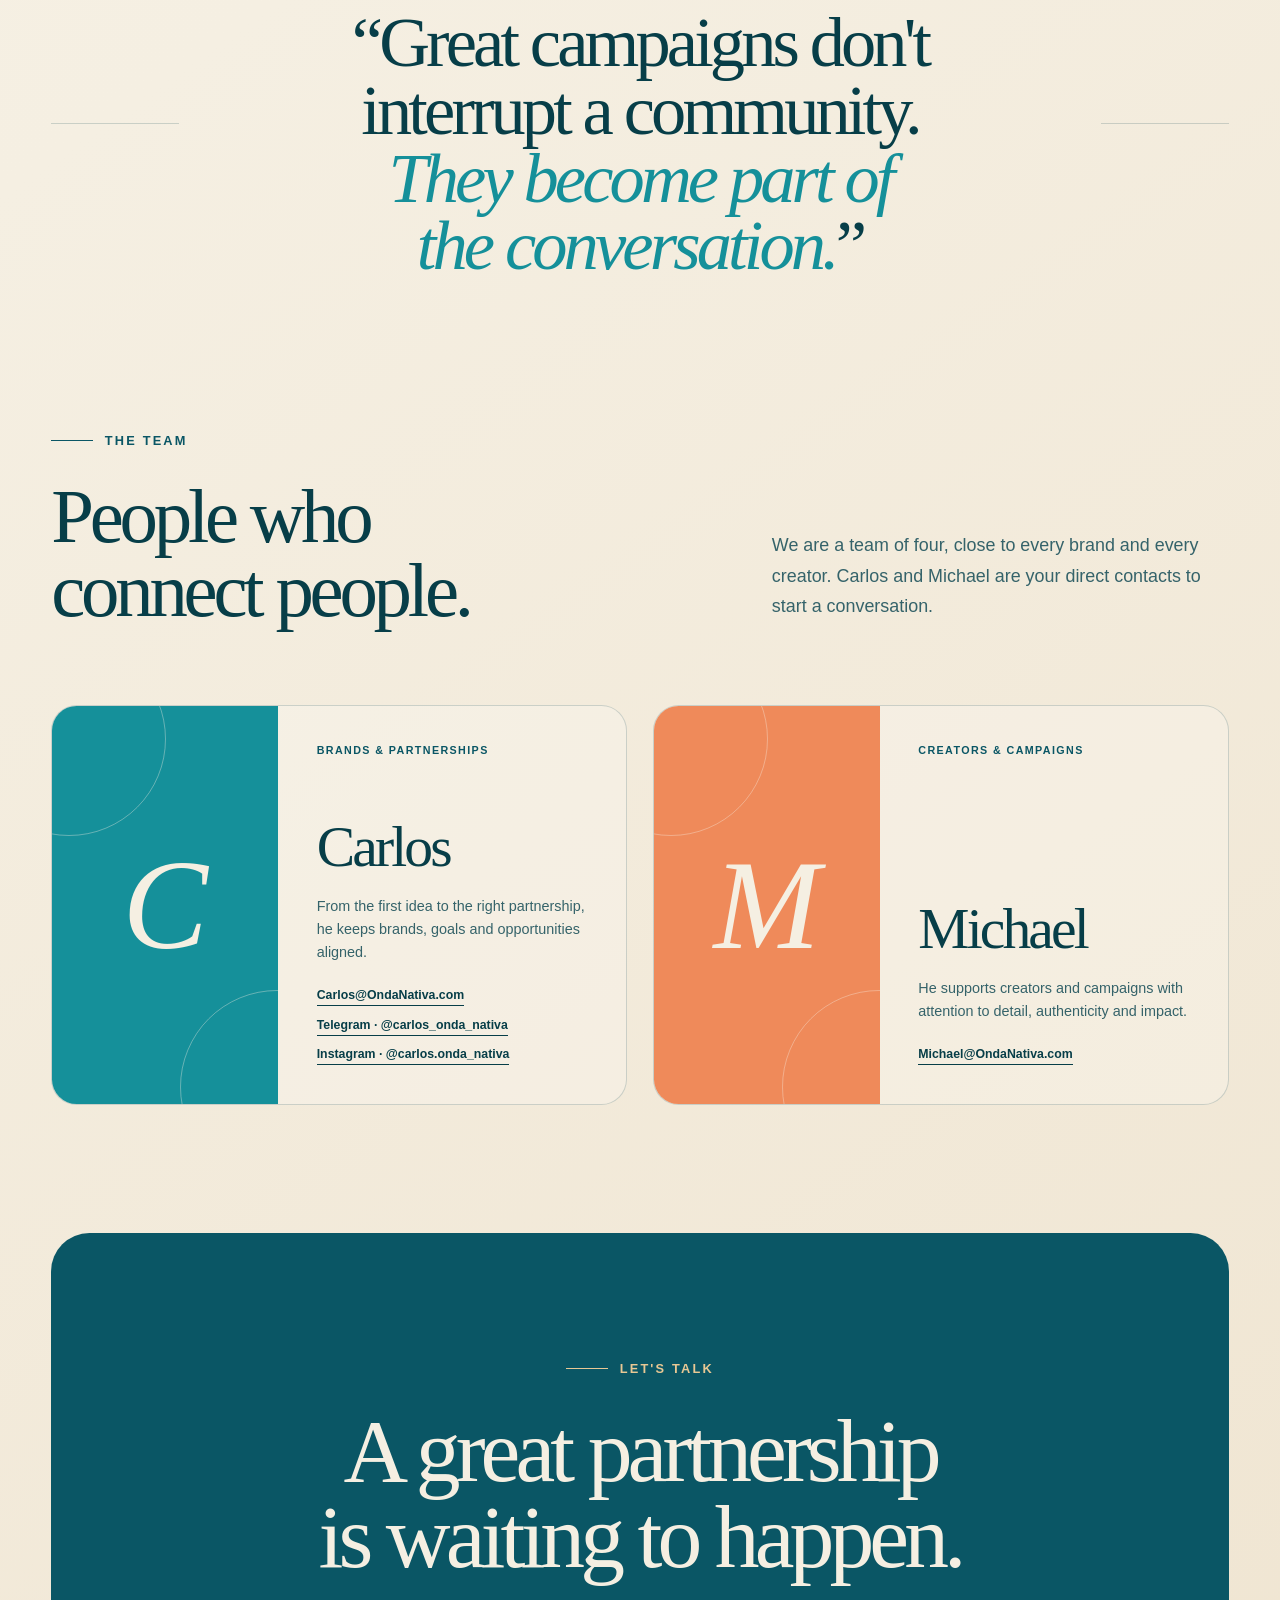
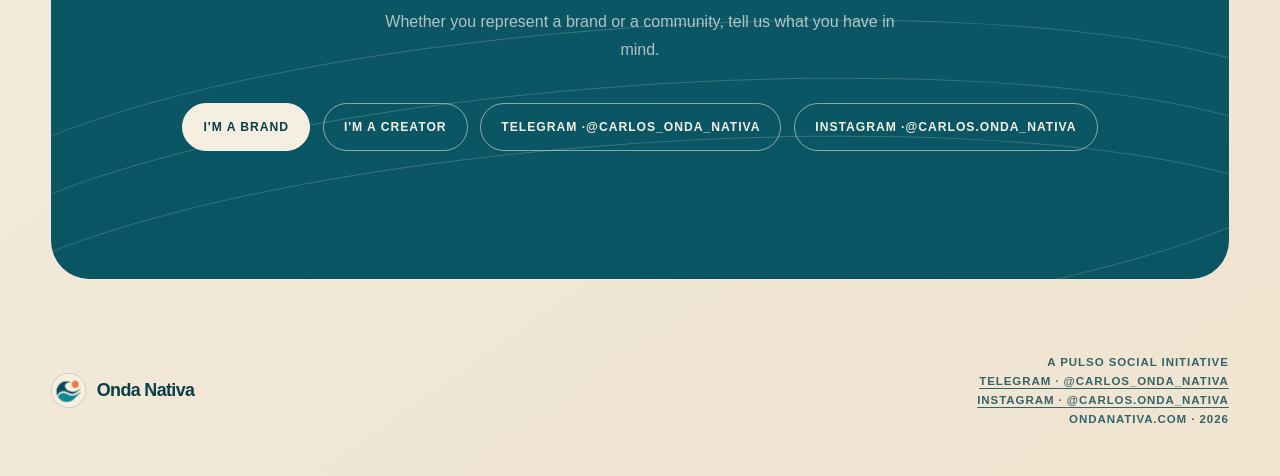
==== commit 3ab664b2: "Add Instagram contact across site" ====
--- a/index.html
+++ b/index.html
@@ -216,6 +216,7 @@
                 <div class="member-links">
                   <a href="mailto:carlos@ondanativa.com">Carlos@OndaNativa.com</a>
                   <a href="https://t.me/carlos_onda_nativa">Telegram · <span translate="no">@carlos_onda_nativa</span></a>
+                  <a href="https://www.instagram.com/carlos.onda_nativa/">Instagram · <span translate="no">@carlos.onda_nativa</span></a>
                 </div>
               </div>
             </article>
@@ -243,6 +244,7 @@
             <a class="button button-cream" href="mailto:carlos@ondanativa.com?subject=Tenho%20uma%20marca%20e%20quero%20falar%20convosco">Sou uma marca</a>
             <a class="button button-outline-light" href="mailto:michael@ondanativa.com?subject=Sou%20creator%20e%20quero%20falar%20convosco">Sou creator</a>
             <a class="button button-outline-light" href="https://t.me/carlos_onda_nativa" aria-label="Falar com a Onda Nativa no Telegram">Telegram · <span translate="no">@carlos_onda_nativa</span></a>
+            <a class="button button-outline-light" href="https://www.instagram.com/carlos.onda_nativa/" aria-label="Ver a Onda Nativa no Instagram">Instagram · <span translate="no">@carlos.onda_nativa</span></a>
           </div>
         </section>
       </main>
@@ -257,6 +259,7 @@
         <div class="footer-meta">
           <p>Uma iniciativa Pulso Social</p>
           <p><a href="https://t.me/carlos_onda_nativa">Telegram · <span translate="no">@carlos_onda_nativa</span></a></p>
+          <p><a href="https://www.instagram.com/carlos.onda_nativa/">Instagram · <span translate="no">@carlos.onda_nativa</span></a></p>
           <p>ondanativa.com <span aria-hidden="true">·</span> 2026</p>
         </div>
       </footer>
